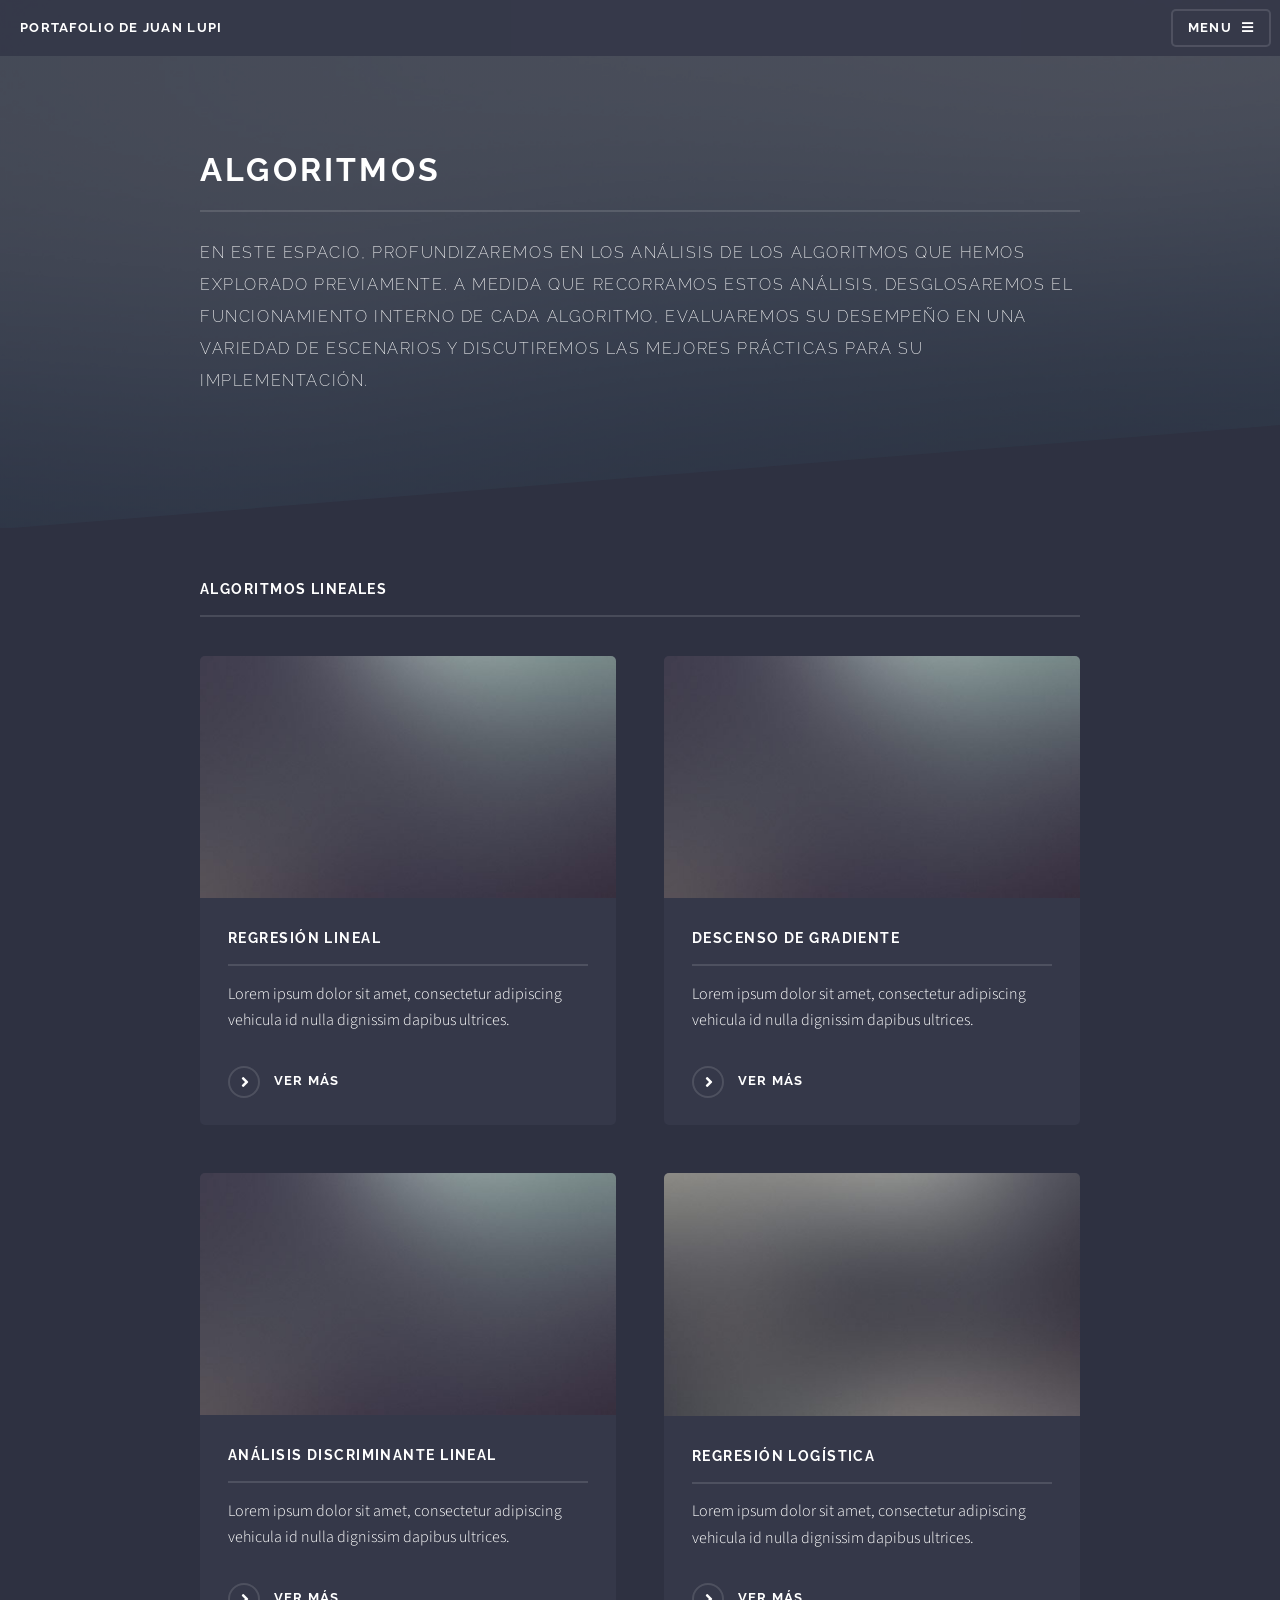
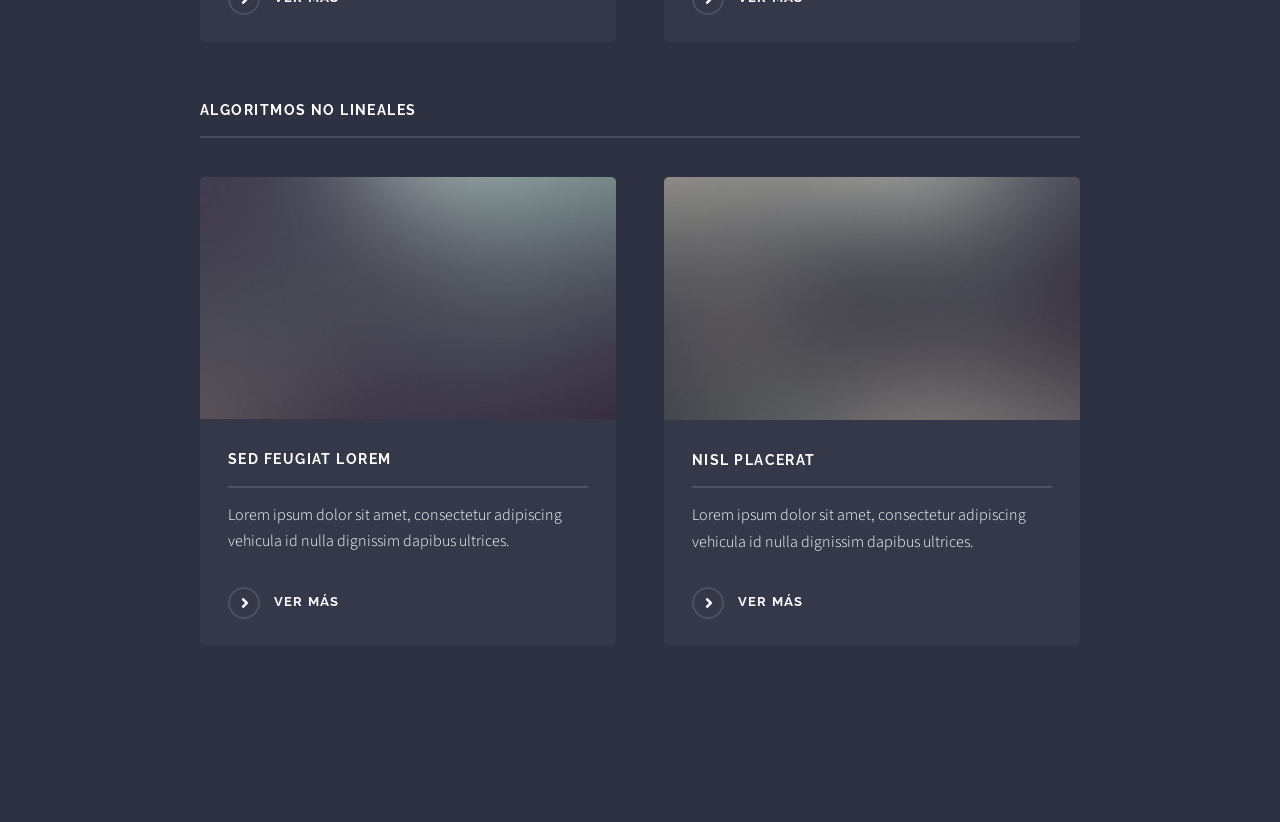
==== menus/algoritmos.html @ 43b7f655 "root folder removed" ====
<!DOCTYPE HTML>
<!--
	Solid State by HTML5 UP
	html5up.net | @ajlkn
	Free for personal and commercial use under the CCA 3.0 license (html5up.net/license)
-->
<html>

<head>
	<title>Algoritmos</title>
	<meta charset="utf-8" />
	<meta name="viewport" content="width=device-width, initial-scale=1, user-scalable=no" />
	<link rel="stylesheet" href="../assets/css/main.css" />
	<noscript>
		<link rel="stylesheet" href="../assets/css/noscript.css" />
	</noscript>
</head>

<body class="is-preload">

	<!-- Page Wrapper -->
	<div id="page-wrapper">

		<!-- Header -->
		<header id="header">
			<h1><a href="../index.html">Portafolio de Juan Lupi</a></h1>
			<nav>
				<a href="#menu">Menu</a>
			</nav>
		</header>

		<!-- Menu -->
		<nav id="menu">
			<div class="inner">
				<h2>Menu</h2>
				<ul class="links">
					<li><a href="../index.html">Home</a></li>
					<li><a href="marcoTeorico.html">Marco Teórico</a></li>
					<li><a href="casosDeEstudio.html">Casos de estudio</a></li>
					<li><a href="algoritmos.html">Algoritmos</a></li>
				</ul>
				<a href="#" class="close">Close</a>
			</div>
		</nav>

		<!-- Wrapper -->
		<section id="wrapper">
			<header>
				<div class="inner">
					<h2>Algoritmos</h2>
					<p>En este espacio, profundizaremos en los análisis de los algoritmos que hemos explorado previamente. 
						A medida que recorramos estos análisis, desglosaremos el funcionamiento interno de cada algoritmo, 
						evaluaremos su desempeño en una variedad de escenarios y discutiremos las mejores prácticas para su implementación.</p>
				</div>
			</header>

			<!-- Content -->
			<div class="wrapper">
				<div class="inner">
					<h3 class="major">Algoritmos Lineales</h3>
					<section class="features">
						<article>
							<a href="#" class="image"><img src="../images/pic04.jpg" alt="" /></a>
							<h3 class="major">Regresión Lineal</h3>
							<p>Lorem ipsum dolor sit amet, consectetur adipiscing vehicula id nulla dignissim dapibus
								ultrices.</p>
							<a href="#" class="special">Ver más</a>
						</article>
						<article>
							<a href="#" class="image"><img src="../images/pic04.jpg" alt="" /></a>
							<h3 class="major">Descenso de Gradiente</h3>
							<p>Lorem ipsum dolor sit amet, consectetur adipiscing vehicula id nulla dignissim dapibus
								ultrices.</p>
							<a href="#" class="special">Ver más</a>
						</article>
						<article>
							<a href="#" class="image"><img src="../images/pic04.jpg" alt="" /></a>
							<h3 class="major">Análisis Discriminante Lineal</h3>
							<p>Lorem ipsum dolor sit amet, consectetur adipiscing vehicula id nulla dignissim dapibus
								ultrices.</p>
							<a href="#" class="special">Ver más</a>
						</article>
						<article>
							<a href="#" class="image"><img src="../images/pic05.jpg" alt="" /></a>
							<h3 class="major">Regresión Logística</h3>
							<p>Lorem ipsum dolor sit amet, consectetur adipiscing vehicula id nulla dignissim dapibus
								ultrices.</p>
							<a href="#" class="special">Ver más</a>
						</article>
					</section>
					<h3 class="major">Algoritmos No Lineales</h3>
					<section class="features">
						<article>
							<a href="#" class="image"><img src="../images/pic04.jpg" alt="" /></a>
							<h3 class="major">Sed feugiat lorem</h3>
							<p>Lorem ipsum dolor sit amet, consectetur adipiscing vehicula id nulla dignissim dapibus
								ultrices.</p>
							<a href="#" class="special">Ver más</a>
						</article>
						<article>
							<a href="#" class="image"><img src="../images/pic05.jpg" alt="" /></a>
							<h3 class="major">Nisl placerat</h3>
							<p>Lorem ipsum dolor sit amet, consectetur adipiscing vehicula id nulla dignissim dapibus
								ultrices.</p>
							<a href="#" class="special">Ver más</a>
						</article>
					</section>
				</div>
			</div>

		</section>
	</div>

	<!-- Scripts -->
	<script src="../assets/js/jquery.min.js"></script>
	<script src="../assets/js/jquery.scrollex.min.js"></script>
	<script src="../assets/js/browser.min.js"></script>
	<script src="../assets/js/breakpoints.min.js"></script>
	<script src="../assets/js/util.js"></script>
	<script src="../assets/js/main.js"></script>

</body>

</html>
---- assets/css/main.css ----
@import url(fontawesome-all.min.css);
@import url("https://fonts.googleapis.com/css?family=Raleway:200,700|Source+Sans+Pro:300,600,300italic,600italic");

/*
	Solid State by HTML5 UP
	html5up.net | @ajlkn
	Free for personal and commercial use under the CCA 3.0 license (html5up.net/license)
*/

html, body, div, span, applet, object,
iframe, h1, h2, h3, h4, h5, h6, p, blockquote,
pre, a, abbr, acronym, address, big, cite,
code, del, dfn, em, img, ins, kbd, q, s, samp,
small, strike, strong, sub, sup, tt, var, b,
u, i, center, dl, dt, dd, ol, ul, li, fieldset,
form, label, legend, table, caption, tbody,
tfoot, thead, tr, th, td, article, aside,
canvas, details, embed, figure, figcaption,
footer, header, hgroup, menu, nav, output, ruby,
section, summary, time, mark, audio, video {
	margin: 0;
	padding: 0;
	border: 0;
	font-size: 100%;
	font: inherit;
	vertical-align: baseline;}

article, aside, details, figcaption, figure,
footer, header, hgroup, menu, nav, section {
	display: block;}

body {
	line-height: 1;
}

ol, ul {
	list-style: none;
}

blockquote, q {
	quotes: none;
}

	blockquote:before, blockquote:after, q:before, q:after {
		content: '';
		content: none;
	}

table {
	border-collapse: collapse;
	border-spacing: 0;
}

body {
	-webkit-text-size-adjust: none;
}

mark {
	background-color: transparent;
	color: inherit;
}

input::-moz-focus-inner {
	border: 0;
	padding: 0;
}

input, select, textarea {
	-moz-appearance: none;
	-webkit-appearance: none;
	-ms-appearance: none;
	appearance: none;
}

/* Basic */

	@-ms-viewport {
		width: device-width;
	}

	body {
		-ms-overflow-style: scrollbar;
	}

	@media screen and (max-width: 480px) {

		html, body {
			min-width: 320px;
		}

	}

	html {
		box-sizing: border-box;
	}

	*, *:before, *:after {
		box-sizing: inherit;
	}

	body {
		background-color: #2e3141;
		background-image: linear-gradient(to top, rgba(46, 49, 65, 0.8), rgba(46, 49, 65, 0.8)), url("../../images/bg.jpg");
		background-size: auto,
 cover;
		background-attachment: fixed,
 fixed;
		background-position: center,
 center;
	}

		body.is-preload *, body.is-preload *:before, body.is-preload *:after {
			-moz-animation: none !important;
			-webkit-animation: none !important;
			-ms-animation: none !important;
			animation: none !important;
			-moz-transition: none !important;
			-webkit-transition: none !important;
			-ms-transition: none !important;
			transition: none !important;
		}

/* Type */

	body, input, select, textarea {
		color: #ffffff;
		font-family: "Source Sans Pro", Helvetica, sans-serif;
		font-size: 13pt;
		font-weight: 300;
		line-height: 1.65;
	}

		@media screen and (max-width: 1680px) {

			body, input, select, textarea {
				font-size: 13pt;
			}

		}

		@media screen and (max-width: 1280px) {

			body, input, select, textarea {
				font-size: 12pt;
			}

		}

		@media screen and (max-width: 980px) {

			body, input, select, textarea {
				font-size: 12pt;
			}

		}

		@media screen and (max-width: 736px) {

			body, input, select, textarea {
				font-size: 12pt;
			}

		}

		@media screen and (max-width: 480px) {

			body, input, select, textarea {
				font-size: 12pt;
			}

		}

	a {
		-moz-transition: color 0.2s ease-in-out, border-bottom-color 0.2s ease-in-out;
		-webkit-transition: color 0.2s ease-in-out, border-bottom-color 0.2s ease-in-out;
		-ms-transition: color 0.2s ease-in-out, border-bottom-color 0.2s ease-in-out;
		transition: color 0.2s ease-in-out, border-bottom-color 0.2s ease-in-out;
		border-bottom: dotted 1px rgba(255, 255, 255, 0.35);
		color: #ffffff;
		text-decoration: none;
	}

		a:hover {
			border-bottom-color: transparent;
			color: #ffffff !important;
		}

		a.special:not(.button) {
			text-decoration: none;
			border-bottom: 0;
			display: block;
			font-family: Raleway, Helvetica, sans-serif;
			font-size: 0.8em;
			font-weight: 700;
			letter-spacing: 0.1em;
			margin: 0 0 2em 0;
			text-transform: uppercase;
		}

			a.special:not(.button):before {
				-moz-osx-font-smoothing: grayscale;
				-webkit-font-smoothing: antialiased;
				display: inline-block;
				font-style: normal;
				font-variant: normal;
				text-rendering: auto;
				line-height: 1;
				text-transform: none !important;
				font-family: 'Font Awesome 5 Free';
				font-weight: 900;
			}

			a.special:not(.button):before {
				-moz-transition: background-color 0.2s ease-in-out;
				-webkit-transition: background-color 0.2s ease-in-out;
				-ms-transition: background-color 0.2s ease-in-out;
				transition: background-color 0.2s ease-in-out;
				border-radius: 100%;
				border: solid 2px rgba(255, 255, 255, 0.125);
				content: '\f105';
				display: inline-block;
				font-size: 1.25em;
				height: 2em;
				line-height: 1.75em;
				margin-right: 0.85em;
				text-align: center;
				text-indent: 0.15em;
				vertical-align: middle;
				width: 2em;
			}

			a.special:not(.button):hover:before {
				background-color: rgba(255, 255, 255, 0.025);
			}

			a.special:not(.button):active:before {
				background-color: rgba(255, 255, 255, 0.075);
			}

	strong, b {
		color: #ffffff;
		font-weight: 600;
	}

	em, i {
		font-style: italic;
	}

	p {
		margin: 0 0 2em 0;
	}

	h1, h2, h3, h4, h5, h6 {
		color: #ffffff;
		font-family: Raleway, Helvetica, sans-serif;
		font-weight: 700;
		letter-spacing: 0.1em;
		margin: 0 0 1em 0;
		text-transform: uppercase;
	}

		h1 a, h2 a, h3 a, h4 a, h5 a, h6 a {
			color: inherit;
			text-decoration: none;
			border-bottom: 0;
		}

		h1 span, h2 span, h3 span, h4 span, h5 span, h6 span {
			font-weight: 200;
		}

		h1.major, h2.major, h3.major, h4.major, h5.major, h6.major {
			padding-bottom: 1em;
			border-bottom: solid 2px rgba(255, 255, 255, 0.125);
		}

	h2 {
		font-size: 1.2em;
	}

	h3 {
		font-size: 0.9em;
	}

	h4 {
		font-size: 0.8em;
	}

	h5 {
		font-size: 0.7em;
	}

	h6 {
		font-size: 0.7em;
	}

	@media screen and (max-width: 736px) {

		h2 {
			font-size: 1em;
		}

		h3 {
			font-size: 0.8em;
		}

	}

	sub {
		font-size: 0.8em;
		position: relative;
		top: 0.5em;
	}

	sup {
		font-size: 0.8em;
		position: relative;
		top: -0.5em;
	}

	blockquote {
		border-left: solid 4px rgba(255, 255, 255, 0.125);
		font-style: italic;
		margin: 0 0 2em 0;
		padding: 0.5em 0 0.5em 2em;
	}

	code {
		background: rgba(255, 255, 255, 0.025);
		border-radius: 5px;
		border: solid 2px rgba(255, 255, 255, 0.125);
		font-family: "Courier New", monospace;
		font-size: 0.9em;
		margin: 0 0.25em;
		padding: 0.25em 0.65em;
	}

	pre {
		-webkit-overflow-scrolling: touch;
		font-family: "Courier New", monospace;
		font-size: 0.9em;
		margin: 0 0 2em 0;
	}

		pre code {
			display: block;
			line-height: 1.75em;
			padding: 1em 1.5em;
			overflow-x: auto;
		}

	hr {
		border: 0;
		border-bottom: solid 2px rgba(255, 255, 255, 0.125);
		margin: 2.5em 0;
	}

		hr.major {
			margin: 4em 0;
		}

	.align-left {
		text-align: left;
	}

	.align-center {
		text-align: center;
	}

	.align-right {
		text-align: right;
	}

/* Row */

	.row {
		display: flex;
		flex-wrap: wrap;
		box-sizing: border-box;
		align-items: stretch;
	}

		.row > * {
			box-sizing: border-box;
		}

		.row.gtr-uniform > * > :last-child {
			margin-bottom: 0;
		}

		.row.aln-left {
			justify-content: flex-start;
		}

		.row.aln-center {
			justify-content: center;
		}

		.row.aln-right {
			justify-content: flex-end;
		}

		.row.aln-top {
			align-items: flex-start;
		}

		.row.aln-middle {
			align-items: center;
		}

		.row.aln-bottom {
			align-items: flex-end;
		}

		.row > .imp {
			order: -1;
		}

		.row > .col-1 {
			width: 8.33333%;
		}

		.row > .off-1 {
			margin-left: 8.33333%;
		}

		.row > .col-2 {
			width: 16.66667%;
		}

		.row > .off-2 {
			margin-left: 16.66667%;
		}

		.row > .col-3 {
			width: 25%;
		}

		.row > .off-3 {
			margin-left: 25%;
		}

		.row > .col-4 {
			width: 33.33333%;
		}

		.row > .off-4 {
			margin-left: 33.33333%;
		}

		.row > .col-5 {
			width: 41.66667%;
		}

		.row > .off-5 {
			margin-left: 41.66667%;
		}

		.row > .col-6 {
			width: 50%;
		}

		.row > .off-6 {
			margin-left: 50%;
		}

		.row > .col-7 {
			width: 58.33333%;
		}

		.row > .off-7 {
			margin-left: 58.33333%;
		}

		.row > .col-8 {
			width: 66.66667%;
		}

		.row > .off-8 {
			margin-left: 66.66667%;
		}

		.row > .col-9 {
			width: 75%;
		}

		.row > .off-9 {
			margin-left: 75%;
		}

		.row > .col-10 {
			width: 83.33333%;
		}

		.row > .off-10 {
			margin-left: 83.33333%;
		}

		.row > .col-11 {
			width: 91.66667%;
		}

		.row > .off-11 {
			margin-left: 91.66667%;
		}

		.row > .col-12 {
			width: 100%;
		}

		.row > .off-12 {
			margin-left: 100%;
		}

		.row.gtr-0 {
			margin-top: 0;
			margin-left: 0em;
		}

			.row.gtr-0 > * {
				padding: 0 0 0 0em;
			}

			.row.gtr-0.gtr-uniform {
				margin-top: 0em;
			}

				.row.gtr-0.gtr-uniform > * {
					padding-top: 0em;
				}

		.row.gtr-25 {
			margin-top: 0;
			margin-left: -0.4375em;
		}

			.row.gtr-25 > * {
				padding: 0 0 0 0.4375em;
			}

			.row.gtr-25.gtr-uniform {
				margin-top: -0.4375em;
			}

				.row.gtr-25.gtr-uniform > * {
					padding-top: 0.4375em;
				}

		.row.gtr-50 {
			margin-top: 0;
			margin-left: -0.875em;
		}

			.row.gtr-50 > * {
				padding: 0 0 0 0.875em;
			}

			.row.gtr-50.gtr-uniform {
				margin-top: -0.875em;
			}

				.row.gtr-50.gtr-uniform > * {
					padding-top: 0.875em;
				}

		.row {
			margin-top: 0;
			margin-left: -1.75em;
		}

			.row > * {
				padding: 0 0 0 1.75em;
			}

			.row.gtr-uniform {
				margin-top: -1.75em;
			}

				.row.gtr-uniform > * {
					padding-top: 1.75em;
				}

		.row.gtr-150 {
			margin-top: 0;
			margin-left: -2.625em;
		}

			.row.gtr-150 > * {
				padding: 0 0 0 2.625em;
			}

			.row.gtr-150.gtr-uniform {
				margin-top: -2.625em;
			}

				.row.gtr-150.gtr-uniform > * {
					padding-top: 2.625em;
				}

		.row.gtr-200 {
			margin-top: 0;
			margin-left: -3.5em;
		}

			.row.gtr-200 > * {
				padding: 0 0 0 3.5em;
			}

			.row.gtr-200.gtr-uniform {
				margin-top: -3.5em;
			}

				.row.gtr-200.gtr-uniform > * {
					padding-top: 3.5em;
				}

		@media screen and (max-width: 1680px) {

			.row {
				display: flex;
				flex-wrap: wrap;
				box-sizing: border-box;
				align-items: stretch;
			}

				.row > * {
					box-sizing: border-box;
				}

				.row.gtr-uniform > * > :last-child {
					margin-bottom: 0;
				}

				.row.aln-left {
					justify-content: flex-start;
				}

				.row.aln-center {
					justify-content: center;
				}

				.row.aln-right {
					justify-content: flex-end;
				}

				.row.aln-top {
					align-items: flex-start;
				}

				.row.aln-middle {
					align-items: center;
				}

				.row.aln-bottom {
					align-items: flex-end;
				}

				.row > .imp-xlarge {
					order: -1;
				}

				.row > .col-1-xlarge {
					width: 8.33333%;
				}

				.row > .off-1-xlarge {
					margin-left: 8.33333%;
				}

				.row > .col-2-xlarge {
					width: 16.66667%;
				}

				.row > .off-2-xlarge {
					margin-left: 16.66667%;
				}

				.row > .col-3-xlarge {
					width: 25%;
				}

				.row > .off-3-xlarge {
					margin-left: 25%;
				}

				.row > .col-4-xlarge {
					width: 33.33333%;
				}

				.row > .off-4-xlarge {
					margin-left: 33.33333%;
				}

				.row > .col-5-xlarge {
					width: 41.66667%;
				}

				.row > .off-5-xlarge {
					margin-left: 41.66667%;
				}

				.row > .col-6-xlarge {
					width: 50%;
				}

				.row > .off-6-xlarge {
					margin-left: 50%;
				}

				.row > .col-7-xlarge {
					width: 58.33333%;
				}

				.row > .off-7-xlarge {
					margin-left: 58.33333%;
				}

				.row > .col-8-xlarge {
					width: 66.66667%;
				}

				.row > .off-8-xlarge {
					margin-left: 66.66667%;
				}

				.row > .col-9-xlarge {
					width: 75%;
				}

				.row > .off-9-xlarge {
					margin-left: 75%;
				}

				.row > .col-10-xlarge {
					width: 83.33333%;
				}

				.row > .off-10-xlarge {
					margin-left: 83.33333%;
				}

				.row > .col-11-xlarge {
					width: 91.66667%;
				}

				.row > .off-11-xlarge {
					margin-left: 91.66667%;
				}

				.row > .col-12-xlarge {
					width: 100%;
				}

				.row > .off-12-xlarge {
					margin-left: 100%;
				}

				.row.gtr-0 {
					margin-top: 0;
					margin-left: 0em;
				}

					.row.gtr-0 > * {
						padding: 0 0 0 0em;
					}

					.row.gtr-0.gtr-uniform {
						margin-top: 0em;
					}

						.row.gtr-0.gtr-uniform > * {
							padding-top: 0em;
						}

				.row.gtr-25 {
					margin-top: 0;
					margin-left: -0.4375em;
				}

					.row.gtr-25 > * {
						padding: 0 0 0 0.4375em;
					}

					.row.gtr-25.gtr-uniform {
						margin-top: -0.4375em;
					}

						.row.gtr-25.gtr-uniform > * {
							padding-top: 0.4375em;
						}

				.row.gtr-50 {
					margin-top: 0;
					margin-left: -0.875em;
				}

					.row.gtr-50 > * {
						padding: 0 0 0 0.875em;
					}

					.row.gtr-50.gtr-uniform {
						margin-top: -0.875em;
					}

						.row.gtr-50.gtr-uniform > * {
							padding-top: 0.875em;
						}

				.row {
					margin-top: 0;
					margin-left: -1.75em;
				}

					.row > * {
						padding: 0 0 0 1.75em;
					}

					.row.gtr-uniform {
						margin-top: -1.75em;
					}

						.row.gtr-uniform > * {
							padding-top: 1.75em;
						}

				.row.gtr-150 {
					margin-top: 0;
					margin-left: -2.625em;
				}

					.row.gtr-150 > * {
						padding: 0 0 0 2.625em;
					}

					.row.gtr-150.gtr-uniform {
						margin-top: -2.625em;
					}

						.row.gtr-150.gtr-uniform > * {
							padding-top: 2.625em;
						}

				.row.gtr-200 {
					margin-top: 0;
					margin-left: -3.5em;
				}

					.row.gtr-200 > * {
						padding: 0 0 0 3.5em;
					}

					.row.gtr-200.gtr-uniform {
						margin-top: -3.5em;
					}

						.row.gtr-200.gtr-uniform > * {
							padding-top: 3.5em;
						}

		}

		@media screen and (max-width: 1280px) {

			.row {
				display: flex;
				flex-wrap: wrap;
				box-sizing: border-box;
				align-items: stretch;
			}

				.row > * {
					box-sizing: border-box;
				}

				.row.gtr-uniform > * > :last-child {
					margin-bottom: 0;
				}

				.row.aln-left {
					justify-content: flex-start;
				}

				.row.aln-center {
					justify-content: center;
				}

				.row.aln-right {
					justify-content: flex-end;
				}

				.row.aln-top {
					align-items: flex-start;
				}

				.row.aln-middle {
					align-items: center;
				}

				.row.aln-bottom {
					align-items: flex-end;
				}

				.row > .imp-large {
					order: -1;
				}

				.row > .col-1-large {
					width: 8.33333%;
				}

				.row > .off-1-large {
					margin-left: 8.33333%;
				}

				.row > .col-2-large {
					width: 16.66667%;
				}

				.row > .off-2-large {
					margin-left: 16.66667%;
				}

				.row > .col-3-large {
					width: 25%;
				}

				.row > .off-3-large {
					margin-left: 25%;
				}

				.row > .col-4-large {
					width: 33.33333%;
				}

				.row > .off-4-large {
					margin-left: 33.33333%;
				}

				.row > .col-5-large {
					width: 41.66667%;
				}

				.row > .off-5-large {
					margin-left: 41.66667%;
				}

				.row > .col-6-large {
					width: 50%;
				}

				.row > .off-6-large {
					margin-left: 50%;
				}

				.row > .col-7-large {
					width: 58.33333%;
				}

				.row > .off-7-large {
					margin-left: 58.33333%;
				}

				.row > .col-8-large {
					width: 66.66667%;
				}

				.row > .off-8-large {
					margin-left: 66.66667%;
				}

				.row > .col-9-large {
					width: 75%;
				}

				.row > .off-9-large {
					margin-left: 75%;
				}

				.row > .col-10-large {
					width: 83.33333%;
				}

				.row > .off-10-large {
					margin-left: 83.33333%;
				}

				.row > .col-11-large {
					width: 91.66667%;
				}

				.row > .off-11-large {
					margin-left: 91.66667%;
				}

				.row > .col-12-large {
					width: 100%;
				}

				.row > .off-12-large {
					margin-left: 100%;
				}

				.row.gtr-0 {
					margin-top: 0;
					margin-left: 0em;
				}

					.row.gtr-0 > * {
						padding: 0 0 0 0em;
					}

					.row.gtr-0.gtr-uniform {
						margin-top: 0em;
					}

						.row.gtr-0.gtr-uniform > * {
							padding-top: 0em;
						}

				.row.gtr-25 {
					margin-top: 0;
					margin-left: -0.4375em;
				}

					.row.gtr-25 > * {
						padding: 0 0 0 0.4375em;
					}

					.row.gtr-25.gtr-uniform {
						margin-top: -0.4375em;
					}

						.row.gtr-25.gtr-uniform > * {
							padding-top: 0.4375em;
						}

				.row.gtr-50 {
					margin-top: 0;
					margin-left: -0.875em;
				}

					.row.gtr-50 > * {
						padding: 0 0 0 0.875em;
					}

					.row.gtr-50.gtr-uniform {
						margin-top: -0.875em;
					}

						.row.gtr-50.gtr-uniform > * {
							padding-top: 0.875em;
						}

				.row {
					margin-top: 0;
					margin-left: -1.75em;
				}

					.row > * {
						padding: 0 0 0 1.75em;
					}

					.row.gtr-uniform {
						margin-top: -1.75em;
					}

						.row.gtr-uniform > * {
							padding-top: 1.75em;
						}

				.row.gtr-150 {
					margin-top: 0;
					margin-left: -2.625em;
				}

					.row.gtr-150 > * {
						padding: 0 0 0 2.625em;
					}

					.row.gtr-150.gtr-uniform {
						margin-top: -2.625em;
					}

						.row.gtr-150.gtr-uniform > * {
							padding-top: 2.625em;
						}

				.row.gtr-200 {
					margin-top: 0;
					margin-left: -3.5em;
				}

					.row.gtr-200 > * {
						padding: 0 0 0 3.5em;
					}

					.row.gtr-200.gtr-uniform {
						margin-top: -3.5em;
					}

						.row.gtr-200.gtr-uniform > * {
							padding-top: 3.5em;
						}

		}

		@media screen and (max-width: 980px) {

			.row {
				display: flex;
				flex-wrap: wrap;
				box-sizing: border-box;
				align-items: stretch;
			}

				.row > * {
					box-sizing: border-box;
				}

				.row.gtr-uniform > * > :last-child {
					margin-bottom: 0;
				}

				.row.aln-left {
					justify-content: flex-start;
				}

				.row.aln-center {
					justify-content: center;
				}

				.row.aln-right {
					justify-content: flex-end;
				}

				.row.aln-top {
					align-items: flex-start;
				}

				.row.aln-middle {
					align-items: center;
				}

				.row.aln-bottom {
					align-items: flex-end;
				}

				.row > .imp-medium {
					order: -1;
				}

				.row > .col-1-medium {
					width: 8.33333%;
				}

				.row > .off-1-medium {
					margin-left: 8.33333%;
				}

				.row > .col-2-medium {
					width: 16.66667%;
				}

				.row > .off-2-medium {
					margin-left: 16.66667%;
				}

				.row > .col-3-medium {
					width: 25%;
				}

				.row > .off-3-medium {
					margin-left: 25%;
				}

				.row > .col-4-medium {
					width: 33.33333%;
				}

				.row > .off-4-medium {
					margin-left: 33.33333%;
				}

				.row > .col-5-medium {
					width: 41.66667%;
				}

				.row > .off-5-medium {
					margin-left: 41.66667%;
				}

				.row > .col-6-medium {
					width: 50%;
				}

				.row > .off-6-medium {
					margin-left: 50%;
				}

				.row > .col-7-medium {
					width: 58.33333%;
				}

				.row > .off-7-medium {
					margin-left: 58.33333%;
				}

				.row > .col-8-medium {
					width: 66.66667%;
				}

				.row > .off-8-medium {
					margin-left: 66.66667%;
				}

				.row > .col-9-medium {
					width: 75%;
				}

				.row > .off-9-medium {
					margin-left: 75%;
				}

				.row > .col-10-medium {
					width: 83.33333%;
				}

				.row > .off-10-medium {
					margin-left: 83.33333%;
				}

				.row > .col-11-medium {
					width: 91.66667%;
				}

				.row > .off-11-medium {
					margin-left: 91.66667%;
				}

				.row > .col-12-medium {
					width: 100%;
				}

				.row > .off-12-medium {
					margin-left: 100%;
				}

				.row.gtr-0 {
					margin-top: 0;
					margin-left: 0em;
				}

					.row.gtr-0 > * {
						padding: 0 0 0 0em;
					}

					.row.gtr-0.gtr-uniform {
						margin-top: 0em;
					}

						.row.gtr-0.gtr-uniform > * {
							padding-top: 0em;
						}

				.row.gtr-25 {
					margin-top: 0;
					margin-left: -0.4375em;
				}

					.row.gtr-25 > * {
						padding: 0 0 0 0.4375em;
					}

					.row.gtr-25.gtr-uniform {
						margin-top: -0.4375em;
					}

						.row.gtr-25.gtr-uniform > * {
							padding-top: 0.4375em;
						}

				.row.gtr-50 {
					margin-top: 0;
					margin-left: -0.875em;
				}

					.row.gtr-50 > * {
						padding: 0 0 0 0.875em;
					}

					.row.gtr-50.gtr-uniform {
						margin-top: -0.875em;
					}

						.row.gtr-50.gtr-uniform > * {
							padding-top: 0.875em;
						}

				.row {
					margin-top: 0;
					margin-left: -1.75em;
				}

					.row > * {
						padding: 0 0 0 1.75em;
					}

					.row.gtr-uniform {
						margin-top: -1.75em;
					}

						.row.gtr-uniform > * {
							padding-top: 1.75em;
						}

				.row.gtr-150 {
					margin-top: 0;
					margin-left: -2.625em;
				}

					.row.gtr-150 > * {
						padding: 0 0 0 2.625em;
					}

					.row.gtr-150.gtr-uniform {
						margin-top: -2.625em;
					}

						.row.gtr-150.gtr-uniform > * {
							padding-top: 2.625em;
						}

				.row.gtr-200 {
					margin-top: 0;
					margin-left: -3.5em;
				}

					.row.gtr-200 > * {
						padding: 0 0 0 3.5em;
					}

					.row.gtr-200.gtr-uniform {
						margin-top: -3.5em;
					}

						.row.gtr-200.gtr-uniform > * {
							padding-top: 3.5em;
						}

		}

		@media screen and (max-width: 736px) {

			.row {
				display: flex;
				flex-wrap: wrap;
				box-sizing: border-box;
				align-items: stretch;
			}

				.row > * {
					box-sizing: border-box;
				}

				.row.gtr-uniform > * > :last-child {
					margin-bottom: 0;
				}

				.row.aln-left {
					justify-content: flex-start;
				}

				.row.aln-center {
					justify-content: center;
				}

				.row.aln-right {
					justify-content: flex-end;
				}

				.row.aln-top {
					align-items: flex-start;
				}

				.row.aln-middle {
					align-items: center;
				}

				.row.aln-bottom {
					align-items: flex-end;
				}

				.row > .imp-small {
					order: -1;
				}

				.row > .col-1-small {
					width: 8.33333%;
				}

				.row > .off-1-small {
					margin-left: 8.33333%;
				}

				.row > .col-2-small {
					width: 16.66667%;
				}

				.row > .off-2-small {
					margin-left: 16.66667%;
				}

				.row > .col-3-small {
					width: 25%;
				}

				.row > .off-3-small {
					margin-left: 25%;
				}

				.row > .col-4-small {
					width: 33.33333%;
				}

				.row > .off-4-small {
					margin-left: 33.33333%;
				}

				.row > .col-5-small {
					width: 41.66667%;
				}

				.row > .off-5-small {
					margin-left: 41.66667%;
				}

				.row > .col-6-small {
					width: 50%;
				}

				.row > .off-6-small {
					margin-left: 50%;
				}

				.row > .col-7-small {
					width: 58.33333%;
				}

				.row > .off-7-small {
					margin-left: 58.33333%;
				}

				.row > .col-8-small {
					width: 66.66667%;
				}

				.row > .off-8-small {
					margin-left: 66.66667%;
				}

				.row > .col-9-small {
					width: 75%;
				}

				.row > .off-9-small {
					margin-left: 75%;
				}

				.row > .col-10-small {
					width: 83.33333%;
				}

				.row > .off-10-small {
					margin-left: 83.33333%;
				}

				.row > .col-11-small {
					width: 91.66667%;
				}

				.row > .off-11-small {
					margin-left: 91.66667%;
				}

				.row > .col-12-small {
					width: 100%;
				}

				.row > .off-12-small {
					margin-left: 100%;
				}

				.row.gtr-0 {
					margin-top: 0;
					margin-left: 0em;
				}

					.row.gtr-0 > * {
						padding: 0 0 0 0em;
					}

					.row.gtr-0.gtr-uniform {
						margin-top: 0em;
					}

						.row.gtr-0.gtr-uniform > * {
							padding-top: 0em;
						}

				.row.gtr-25 {
					margin-top: 0;
					margin-left: -0.3125em;
				}

					.row.gtr-25 > * {
						padding: 0 0 0 0.3125em;
					}

					.row.gtr-25.gtr-uniform {
						margin-top: -0.3125em;
					}

						.row.gtr-25.gtr-uniform > * {
							padding-top: 0.3125em;
						}

				.row.gtr-50 {
					margin-top: 0;
					margin-left: -0.625em;
				}

					.row.gtr-50 > * {
						padding: 0 0 0 0.625em;
					}

					.row.gtr-50.gtr-uniform {
						margin-top: -0.625em;
					}

						.row.gtr-50.gtr-uniform > * {
							padding-top: 0.625em;
						}

				.row {
					margin-top: 0;
					margin-left: -1.25em;
				}

					.row > * {
						padding: 0 0 0 1.25em;
					}

					.row.gtr-uniform {
						margin-top: -1.25em;
					}

						.row.gtr-uniform > * {
							padding-top: 1.25em;
						}

				.row.gtr-150 {
					margin-top: 0;
					margin-left: -1.875em;
				}

					.row.gtr-150 > * {
						padding: 0 0 0 1.875em;
					}

					.row.gtr-150.gtr-uniform {
						margin-top: -1.875em;
					}

						.row.gtr-150.gtr-uniform > * {
							padding-top: 1.875em;
						}

				.row.gtr-200 {
					margin-top: 0;
					margin-left: -2.5em;
				}

					.row.gtr-200 > * {
						padding: 0 0 0 2.5em;
					}

					.row.gtr-200.gtr-uniform {
						margin-top: -2.5em;
					}

						.row.gtr-200.gtr-uniform > * {
							padding-top: 2.5em;
						}

		}

		@media screen and (max-width: 480px) {

			.row {
				display: flex;
				flex-wrap: wrap;
				box-sizing: border-box;
				align-items: stretch;
			}

				.row > * {
					box-sizing: border-box;
				}

				.row.gtr-uniform > * > :last-child {
					margin-bottom: 0;
				}

				.row.aln-left {
					justify-content: flex-start;
				}

				.row.aln-center {
					justify-content: center;
				}

				.row.aln-right {
					justify-content: flex-end;
				}

				.row.aln-top {
					align-items: flex-start;
				}

				.row.aln-middle {
					align-items: center;
				}

				.row.aln-bottom {
					align-items: flex-end;
				}

				.row > .imp-xsmall {
					order: -1;
				}

				.row > .col-1-xsmall {
					width: 8.33333%;
				}

				.row > .off-1-xsmall {
					margin-left: 8.33333%;
				}

				.row > .col-2-xsmall {
					width: 16.66667%;
				}

				.row > .off-2-xsmall {
					margin-left: 16.66667%;
				}

				.row > .col-3-xsmall {
					width: 25%;
				}

				.row > .off-3-xsmall {
					margin-left: 25%;
				}

				.row > .col-4-xsmall {
					width: 33.33333%;
				}

				.row > .off-4-xsmall {
					margin-left: 33.33333%;
				}

				.row > .col-5-xsmall {
					width: 41.66667%;
				}

				.row > .off-5-xsmall {
					margin-left: 41.66667%;
				}

				.row > .col-6-xsmall {
					width: 50%;
				}

				.row > .off-6-xsmall {
					margin-left: 50%;
				}

				.row > .col-7-xsmall {
					width: 58.33333%;
				}

				.row > .off-7-xsmall {
					margin-left: 58.33333%;
				}

				.row > .col-8-xsmall {
					width: 66.66667%;
				}

				.row > .off-8-xsmall {
					margin-left: 66.66667%;
				}

				.row > .col-9-xsmall {
					width: 75%;
				}

				.row > .off-9-xsmall {
					margin-left: 75%;
				}

				.row > .col-10-xsmall {
					width: 83.33333%;
				}

				.row > .off-10-xsmall {
					margin-left: 83.33333%;
				}

				.row > .col-11-xsmall {
					width: 91.66667%;
				}

				.row > .off-11-xsmall {
					margin-left: 91.66667%;
				}

				.row > .col-12-xsmall {
					width: 100%;
				}

				.row > .off-12-xsmall {
					margin-left: 100%;
				}

				.row.gtr-0 {
					margin-top: 0;
					margin-left: 0em;
				}

					.row.gtr-0 > * {
						padding: 0 0 0 0em;
					}

					.row.gtr-0.gtr-uniform {
						margin-top: 0em;
					}

						.row.gtr-0.gtr-uniform > * {
							padding-top: 0em;
						}

				.row.gtr-25 {
					margin-top: 0;
					margin-left: -0.3125em;
				}

					.row.gtr-25 > * {
						padding: 0 0 0 0.3125em;
					}

					.row.gtr-25.gtr-uniform {
						margin-top: -0.3125em;
					}

						.row.gtr-25.gtr-uniform > * {
							padding-top: 0.3125em;
						}

				.row.gtr-50 {
					margin-top: 0;
					margin-left: -0.625em;
				}

					.row.gtr-50 > * {
						padding: 0 0 0 0.625em;
					}

					.row.gtr-50.gtr-uniform {
						margin-top: -0.625em;
					}

						.row.gtr-50.gtr-uniform > * {
							padding-top: 0.625em;
						}

				.row {
					margin-top: 0;
					margin-left: -1.25em;
				}

					.row > * {
						padding: 0 0 0 1.25em;
					}

					.row.gtr-uniform {
						margin-top: -1.25em;
					}

						.row.gtr-uniform > * {
							padding-top: 1.25em;
						}

				.row.gtr-150 {
					margin-top: 0;
					margin-left: -1.875em;
				}

					.row.gtr-150 > * {
						padding: 0 0 0 1.875em;
					}

					.row.gtr-150.gtr-uniform {
						margin-top: -1.875em;
					}

						.row.gtr-150.gtr-uniform > * {
							padding-top: 1.875em;
						}

				.row.gtr-200 {
					margin-top: 0;
					margin-left: -2.5em;
				}

					.row.gtr-200 > * {
						padding: 0 0 0 2.5em;
					}

					.row.gtr-200.gtr-uniform {
						margin-top: -2.5em;
					}

						.row.gtr-200.gtr-uniform > * {
							padding-top: 2.5em;
						}

		}

		@media screen and (max-width: 360px) {

			.row {
				display: flex;
				flex-wrap: wrap;
				box-sizing: border-box;
				align-items: stretch;
			}

				.row > * {
					box-sizing: border-box;
				}

				.row.gtr-uniform > * > :last-child {
					margin-bottom: 0;
				}

				.row.aln-left {
					justify-content: flex-start;
				}

				.row.aln-center {
					justify-content: center;
				}

				.row.aln-right {
					justify-content: flex-end;
				}

				.row.aln-top {
					align-items: flex-start;
				}

				.row.aln-middle {
					align-items: center;
				}

				.row.aln-bottom {
					align-items: flex-end;
				}

				.row > .imp-xxsmall {
					order: -1;
				}

				.row > .col-1-xxsmall {
					width: 8.33333%;
				}

				.row > .off-1-xxsmall {
					margin-left: 8.33333%;
				}

				.row > .col-2-xxsmall {
					width: 16.66667%;
				}

				.row > .off-2-xxsmall {
					margin-left: 16.66667%;
				}

				.row > .col-3-xxsmall {
					width: 25%;
				}

				.row > .off-3-xxsmall {
					margin-left: 25%;
				}

				.row > .col-4-xxsmall {
					width: 33.33333%;
				}

				.row > .off-4-xxsmall {
					margin-left: 33.33333%;
				}

				.row > .col-5-xxsmall {
					width: 41.66667%;
				}

				.row > .off-5-xxsmall {
					margin-left: 41.66667%;
				}

				.row > .col-6-xxsmall {
					width: 50%;
				}

				.row > .off-6-xxsmall {
					margin-left: 50%;
				}

				.row > .col-7-xxsmall {
					width: 58.33333%;
				}

				.row > .off-7-xxsmall {
					margin-left: 58.33333%;
				}

				.row > .col-8-xxsmall {
					width: 66.66667%;
				}

				.row > .off-8-xxsmall {
					margin-left: 66.66667%;
				}

				.row > .col-9-xxsmall {
					width: 75%;
				}

				.row > .off-9-xxsmall {
					margin-left: 75%;
				}

				.row > .col-10-xxsmall {
					width: 83.33333%;
				}

				.row > .off-10-xxsmall {
					margin-left: 83.33333%;
				}

				.row > .col-11-xxsmall {
					width: 91.66667%;
				}

				.row > .off-11-xxsmall {
					margin-left: 91.66667%;
				}

				.row > .col-12-xxsmall {
					width: 100%;
				}

				.row > .off-12-xxsmall {
					margin-left: 100%;
				}

				.row.gtr-0 {
					margin-top: 0;
					margin-left: 0em;
				}

					.row.gtr-0 > * {
						padding: 0 0 0 0em;
					}

					.row.gtr-0.gtr-uniform {
						margin-top: 0em;
					}

						.row.gtr-0.gtr-uniform > * {
							padding-top: 0em;
						}

				.row.gtr-25 {
					margin-top: 0;
					margin-left: -0.3125em;
				}

					.row.gtr-25 > * {
						padding: 0 0 0 0.3125em;
					}

					.row.gtr-25.gtr-uniform {
						margin-top: -0.3125em;
					}

						.row.gtr-25.gtr-uniform > * {
							padding-top: 0.3125em;
						}

				.row.gtr-50 {
					margin-top: 0;
					margin-left: -0.625em;
				}

					.row.gtr-50 > * {
						padding: 0 0 0 0.625em;
					}

					.row.gtr-50.gtr-uniform {
						margin-top: -0.625em;
					}

						.row.gtr-50.gtr-uniform > * {
							padding-top: 0.625em;
						}

				.row {
					margin-top: 0;
					margin-left: -1.25em;
				}

					.row > * {
						padding: 0 0 0 1.25em;
					}

					.row.gtr-uniform {
						margin-top: -1.25em;
					}

						.row.gtr-uniform > * {
							padding-top: 1.25em;
						}

				.row.gtr-150 {
					margin-top: 0;
					margin-left: -1.875em;
				}

					.row.gtr-150 > * {
						padding: 0 0 0 1.875em;
					}

					.row.gtr-150.gtr-uniform {
						margin-top: -1.875em;
					}

						.row.gtr-150.gtr-uniform > * {
							padding-top: 1.875em;
						}

				.row.gtr-200 {
					margin-top: 0;
					margin-left: -2.5em;
				}

					.row.gtr-200 > * {
						padding: 0 0 0 2.5em;
					}

					.row.gtr-200.gtr-uniform {
						margin-top: -2.5em;
					}

						.row.gtr-200.gtr-uniform > * {
							padding-top: 2.5em;
						}

		}

/* Section/Article */

	section.special, article.special {
		text-align: center;
	}

/* Form */

	form {
		margin: 0 0 2em 0;
	}

		form > :last-child {
			margin-bottom: 0;
		}

		form > .fields {
			display: -moz-flex;
			display: -webkit-flex;
			display: -ms-flex;
			display: flex;
			-moz-flex-wrap: wrap;
			-webkit-flex-wrap: wrap;
			-ms-flex-wrap: wrap;
			flex-wrap: wrap;
			width: calc(100% + 3em);
			margin: -1.5em 0 2em -1.5em;
		}

			form > .fields > .field {
				-moz-flex-grow: 0;
				-webkit-flex-grow: 0;
				-ms-flex-grow: 0;
				flex-grow: 0;
				-moz-flex-shrink: 0;
				-webkit-flex-shrink: 0;
				-ms-flex-shrink: 0;
				flex-shrink: 0;
				padding: 1.5em 0 0 1.5em;
				width: calc(100% - 1.5em);
			}

				form > .fields > .field.half {
					width: calc(50% - 0.75em);
				}

				form > .fields > .field.third {
					width: calc(100%/3 - 0.5em);
				}

				form > .fields > .field.quarter {
					width: calc(25% - 0.375em);
				}

		@media screen and (max-width: 480px) {

			form > .fields {
				width: calc(100% + 3em);
				margin: -1.5em 0 2em -1.5em;
			}

				form > .fields > .field {
					padding: 1.5em 0 0 1.5em;
					width: calc(100% - 1.5em);
				}

					form > .fields > .field.half {
						width: calc(100% - 1.5em);
					}

					form > .fields > .field.third {
						width: calc(100% - 1.5em);
					}

					form > .fields > .field.quarter {
						width: calc(100% - 1.5em);
					}

		}

	label {
		color: #ffffff;
		display: block;
		font-family: Raleway, Helvetica, sans-serif;
		font-size: 0.8em;
		font-weight: 700;
		letter-spacing: 0.1em;
		margin: 0 0 0.7em 0;
		text-transform: uppercase;
	}

	input[type="text"],
	input[type="password"],
	input[type="email"],
	input[type="tel"],
	select,
	textarea {
		-moz-appearance: none;
		-webkit-appearance: none;
		-ms-appearance: none;
		appearance: none;
		background: rgba(255, 255, 255, 0.025);
		border-radius: 5px;
		border: none;
		border: solid 2px rgba(255, 255, 255, 0.125);
		color: inherit;
		display: block;
		outline: 0;
		padding: 0 1em;
		text-decoration: none;
		width: 100%;
	}

		input[type="text"]:invalid,
		input[type="password"]:invalid,
		input[type="email"]:invalid,
		input[type="tel"]:invalid,
		select:invalid,
		textarea:invalid {
			box-shadow: none;
		}

		input[type="text"]:focus,
		input[type="password"]:focus,
		input[type="email"]:focus,
		input[type="tel"]:focus,
		select:focus,
		textarea:focus {
			border-color: #5b6ba6;
		}

	select {
		background-image: url("data:image/svg+xml;charset=utf8,%3Csvg xmlns='http://www.w3.org/2000/svg' width='40' height='40' preserveAspectRatio='none' viewBox='0 0 40 40'%3E%3Cpath d='M9.4,12.3l10.4,10.4l10.4-10.4c0.2-0.2,0.5-0.4,0.9-0.4c0.3,0,0.6,0.1,0.9,0.4l3.3,3.3c0.2,0.2,0.4,0.5,0.4,0.9 c0,0.4-0.1,0.6-0.4,0.9L20.7,31.9c-0.2,0.2-0.5,0.4-0.9,0.4c-0.3,0-0.6-0.1-0.9-0.4L4.3,17.3c-0.2-0.2-0.4-0.5-0.4-0.9 c0-0.4,0.1-0.6,0.4-0.9l3.3-3.3c0.2-0.2,0.5-0.4,0.9-0.4S9.1,12.1,9.4,12.3z' fill='rgba(255, 255, 255, 0.125)' /%3E%3C/svg%3E");
		background-size: 1.25rem;
		background-repeat: no-repeat;
		background-position: calc(100% - 1rem) center;
		height: 2.75em;
		padding-right: 2.75em;
		text-overflow: ellipsis;
	}

		select option {
			color: #ffffff;
			background: #2e3141;
		}

		select:focus::-ms-value {
			background-color: transparent;
		}

		select::-ms-expand {
			display: none;
		}

	input[type="text"],
	input[type="password"],
	input[type="email"],
	select {
		height: 2.75em;
	}

	textarea {
		padding: 0.75em 1em;
	}

	input[type="checkbox"],
	input[type="radio"] {
		-moz-appearance: none;
		-webkit-appearance: none;
		-ms-appearance: none;
		appearance: none;
		display: block;
		float: left;
		margin-right: -2em;
		opacity: 0;
		width: 1em;
		z-index: -1;
	}

		input[type="checkbox"] + label,
		input[type="radio"] + label {
			text-decoration: none;
			color: #ffffff;
			cursor: pointer;
			display: inline-block;
			font-size: 1em;
			font-family: "Source Sans Pro", Helvetica, sans-serif;
			text-transform: none;
			letter-spacing: 0;
			font-weight: 300;
			padding-left: 2.4em;
			padding-right: 0.75em;
			position: relative;
		}

			input[type="checkbox"] + label:before,
			input[type="radio"] + label:before {
				-moz-osx-font-smoothing: grayscale;
				-webkit-font-smoothing: antialiased;
				display: inline-block;
				font-style: normal;
				font-variant: normal;
				text-rendering: auto;
				line-height: 1;
				text-transform: none !important;
				font-family: 'Font Awesome 5 Free';
				font-weight: 900;
			}

			input[type="checkbox"] + label:before,
			input[type="radio"] + label:before {
				background: rgba(255, 255, 255, 0.025);
				border-radius: 5px;
				border: solid 2px rgba(255, 255, 255, 0.125);
				content: '';
				display: inline-block;
				font-size: 0.8em;
				height: 2.0625em;
				left: 0;
				line-height: 2.0625em;
				position: absolute;
				text-align: center;
				top: 0;
				width: 2.0625em;
			}

		input[type="checkbox"]:checked + label:before,
		input[type="radio"]:checked + label:before {
			background: #ffffff;
			border-color: #ffffff;
			content: '\f00c';
			color: #2e3141;
		}

		input[type="checkbox"]:focus + label:before,
		input[type="radio"]:focus + label:before {
			border-color: #4c5c96;
		}

	input[type="checkbox"] + label:before {
		border-radius: 5px;
	}

	input[type="radio"] + label:before {
		border-radius: 100%;
	}

	::-webkit-input-placeholder {
		color: rgba(255, 255, 255, 0.35) !important;
		opacity: 1.0;
	}

	:-moz-placeholder {
		color: rgba(255, 255, 255, 0.35) !important;
		opacity: 1.0;
	}

	::-moz-placeholder {
		color: rgba(255, 255, 255, 0.35) !important;
		opacity: 1.0;
	}

	:-ms-input-placeholder {
		color: rgba(255, 255, 255, 0.35) !important;
		opacity: 1.0;
	}

/* Box */

	.box {
		border-radius: 5px;
		border: solid 2px rgba(255, 255, 255, 0.125);
		margin-bottom: 2em;
		padding: 1.5em;
	}

		.box > :last-child,
		.box > :last-child > :last-child,
		.box > :last-child > :last-child > :last-child {
			margin-bottom: 0;
		}

		.box.alt {
			border: 0;
			border-radius: 0;
			padding: 0;
		}

/* Icon */

	.icon {
		text-decoration: none;
		border-bottom: none;
		position: relative;
	}

		.icon:before {
			-moz-osx-font-smoothing: grayscale;
			-webkit-font-smoothing: antialiased;
			display: inline-block;
			font-style: normal;
			font-variant: normal;
			text-rendering: auto;
			line-height: 1;
			text-transform: none !important;
			font-family: 'Font Awesome 5 Free';
			font-weight: 400;
		}

		.icon > .label {
			display: none;
		}

		.icon:before {
			line-height: inherit;
		}

		.icon.solid:before {
			font-weight: 900;
		}

		.icon.brands:before {
			font-family: 'Font Awesome 5 Brands';
		}

/* Image */

	.image {
		border-radius: 5px;
		border: 0;
		display: inline-block;
		position: relative;
	}

		.image img {
			border-radius: 5px;
			display: block;
		}

		.image.left, .image.right {
			max-width: 40%;
		}

			.image.left img, .image.right img {
				width: 100%;
			}

		.image.left {
			float: left;
			padding: 0 1.5em 1em 0;
			top: 0.25em;
		}

		.image.right {
			float: right;
			padding: 0 0 1em 1.5em;
			top: 0.25em;
		}

		.image.fit {
			display: block;
			margin: 0 0 2em 0;
			width: 100%;
		}

			.image.fit img {
				width: 100%;
			}

		.image.main {
			display: block;
			margin: 0 0 3em 0;
			width: 100%;
		}

			.image.main img {
				width: 100%;
			}

/* List */

	ol {
		list-style: decimal;
		margin: 0 0 2em 0;
		padding-left: 1.25em;
	}

		ol li {
			padding-left: 0.25em;
		}

	ul {
		list-style: disc;
		margin: 0 0 2em 0;
		padding-left: 1em;
	}

		ul li {
			padding-left: 0.5em;
		}

		ul.alt {
			list-style: none;
			padding-left: 0;
		}

			ul.alt li {
				border-top: solid 1px rgba(255, 255, 255, 0.125);
				padding: 0.5em 0;
			}

				ul.alt li:first-child {
					border-top: 0;
					padding-top: 0;
				}

	dl {
		margin: 0 0 2em 0;
	}

		dl dt {
			display: block;
			font-weight: 600;
			margin: 0 0 1em 0;
		}

		dl dd {
			margin-left: 2em;
		}

/* Actions */

	ul.actions {
		display: -moz-flex;
		display: -webkit-flex;
		display: -ms-flex;
		display: flex;
		cursor: default;
		list-style: none;
		margin-left: -1em;
		padding-left: 0;
	}

		ul.actions li {
			padding: 0 0 0 1em;
			vertical-align: middle;
		}

		ul.actions.special {
			-moz-justify-content: center;
			-webkit-justify-content: center;
			-ms-justify-content: center;
			justify-content: center;
			width: 100%;
			margin-left: 0;
		}

			ul.actions.special li:first-child {
				padding-left: 0;
			}

		ul.actions.stacked {
			-moz-flex-direction: column;
			-webkit-flex-direction: column;
			-ms-flex-direction: column;
			flex-direction: column;
			margin-left: 0;
		}

			ul.actions.stacked li {
				padding: 1.3em 0 0 0;
			}

				ul.actions.stacked li:first-child {
					padding-top: 0;
				}

		ul.actions.fit {
			width: calc(100% + 1em);
		}

			ul.actions.fit li {
				-moz-flex-grow: 1;
				-webkit-flex-grow: 1;
				-ms-flex-grow: 1;
				flex-grow: 1;
				-moz-flex-shrink: 1;
				-webkit-flex-shrink: 1;
				-ms-flex-shrink: 1;
				flex-shrink: 1;
				width: 100%;
			}

				ul.actions.fit li > * {
					width: 100%;
				}

			ul.actions.fit.stacked {
				width: 100%;
			}

		@media screen and (max-width: 480px) {

			ul.actions:not(.fixed) {
				-moz-flex-direction: column;
				-webkit-flex-direction: column;
				-ms-flex-direction: column;
				flex-direction: column;
				margin-left: 0;
				width: 100% !important;
			}

				ul.actions:not(.fixed) li {
					-moz-flex-grow: 1;
					-webkit-flex-grow: 1;
					-ms-flex-grow: 1;
					flex-grow: 1;
					-moz-flex-shrink: 1;
					-webkit-flex-shrink: 1;
					-ms-flex-shrink: 1;
					flex-shrink: 1;
					padding: 1em 0 0 0;
					text-align: center;
					width: 100%;
				}

					ul.actions:not(.fixed) li > * {
						width: 100%;
					}

					ul.actions:not(.fixed) li:first-child {
						padding-top: 0;
					}

					ul.actions:not(.fixed) li input[type="submit"],
					ul.actions:not(.fixed) li input[type="reset"],
					ul.actions:not(.fixed) li input[type="button"],
					ul.actions:not(.fixed) li button,
					ul.actions:not(.fixed) li .button {
						width: 100%;
					}

						ul.actions:not(.fixed) li input[type="submit"].icon:before,
						ul.actions:not(.fixed) li input[type="reset"].icon:before,
						ul.actions:not(.fixed) li input[type="button"].icon:before,
						ul.actions:not(.fixed) li button.icon:before,
						ul.actions:not(.fixed) li .button.icon:before {
							margin-left: -0.5rem;
						}

		}

/* Icons */

	ul.icons {
		cursor: default;
		list-style: none;
		padding-left: 0;
	}

		ul.icons li {
			display: inline-block;
			padding: 0 1em 0 0;
		}

			ul.icons li:last-child {
				padding-right: 0;
			}

			ul.icons li .icon:before {
				font-size: 1.25em;
			}

/* Contact */

	ul.contact {
		list-style: none;
		padding: 0;
	}

		ul.contact li {
			text-decoration: none;
			margin: 2.5em 0 0 0;
			/* padding: 0 0 0 3.25em; */
			position: relative;
		}

			ul.contact li:before {
				-moz-osx-font-smoothing: grayscale;
				-webkit-font-smoothing: antialiased;
				display: inline-block;
				font-style: normal;
				font-variant: normal;
				text-rendering: auto;
				line-height: 1;
				text-transform: none !important;
				font-family: 'Font Awesome 5 Free';
				font-weight: 400;
			}

			ul.contact li:before {
				border-radius: 100%;
				border: solid 2px rgba(255, 255, 255, 0.125);
				display: inline-block;
				font-size: 0.8em;
				height: 2.5em;
				left: 0;
				line-height: 2.35em;
				position: absolute;
				text-align: center;
				top: 0;
				width: 2.5em;
			}

			ul.contact li:first-child {
				margin-top: 0;
			}

		@media screen and (max-width: 736px) {

			ul.contact li {
				margin: 1.5em 0 0 0;
			}

		}

/* Pagination */

	ul.pagination {
		cursor: default;
		list-style: none;
		padding-left: 0;
	}

		ul.pagination li {
			display: inline-block;
			padding-left: 0;
			vertical-align: middle;
		}

			ul.pagination li > .page {
				-moz-transition: background-color 0.2s ease-in-out, color 0.2s ease-in-out;
				-webkit-transition: background-color 0.2s ease-in-out, color 0.2s ease-in-out;
				-ms-transition: background-color 0.2s ease-in-out, color 0.2s ease-in-out;
				transition: background-color 0.2s ease-in-out, color 0.2s ease-in-out;
				border-bottom: 0;
				border-radius: 5px;
				display: inline-block;
				height: 1.5em;
				line-height: 1.5em;
				margin: 0 0.125em;
				min-width: 1.5em;
				padding: 0 0.5em;
				text-align: center;
			}

				ul.pagination li > .page:hover {
					background-color: rgba(255, 255, 255, 0.025);
				}

				ul.pagination li > .page.active {
					background-color: #4c5c96;
				}

			ul.pagination li:first-child {
				padding-right: 0.75em;
			}

			ul.pagination li:last-child {
				padding-left: 0.75em;
			}

		@media screen and (max-width: 480px) {

			ul.pagination li:nth-child(n+2):nth-last-child(n+2) {
				display: none;
			}

			ul.pagination li .button {
				width: 100%;
			}

			ul.pagination li:first-child {
				width: calc(50% - 2px);
				text-align: left;
				padding-right: 0.325em;
			}

			ul.pagination li:last-child {
				width: calc(50% - 2px);
				text-align: right;
				padding-left: 0.325em;
			}

		}

/* Table */

	.table-wrapper {
		-webkit-overflow-scrolling: touch;
		overflow-x: auto;
	}

	table {
		margin: 0 0 2em 0;
		width: 100%;
	}

		table tbody tr {
			border: solid 1px rgba(255, 255, 255, 0.125);
			border-left: 0;
			border-right: 0;
		}

			table tbody tr:nth-child(2n + 1) {
				background-color: rgba(255, 255, 255, 0.025);
			}

		table td {
			padding: 0.75em 0.75em;
		}

		table th {
			color: #ffffff;
			font-size: 0.9em;
			font-weight: 600;
			padding: 0 0.75em 0.75em 0.75em;
			text-align: left;
		}

		table thead {
			border-bottom: solid 2px rgba(255, 255, 255, 0.125);
		}

		table tfoot {
			border-top: solid 2px rgba(255, 255, 255, 0.125);
		}

		table.alt {
			border-collapse: separate;
		}

			table.alt tbody tr td {
				border: solid 1px rgba(255, 255, 255, 0.125);
				border-left-width: 0;
				border-top-width: 0;
			}

				table.alt tbody tr td:first-child {
					border-left-width: 1px;
				}

			table.alt tbody tr:first-child td {
				border-top-width: 1px;
			}

			table.alt thead {
				border-bottom: 0;
			}

			table.alt tfoot {
				border-top: 0;
			}

/* Button */

	input[type="submit"],
	input[type="reset"],
	input[type="button"],
	button,
	.button {
		-moz-appearance: none;
		-webkit-appearance: none;
		-ms-appearance: none;
		appearance: none;
		-moz-transition: background-color 0.2s ease-in-out;
		-webkit-transition: background-color 0.2s ease-in-out;
		-ms-transition: background-color 0.2s ease-in-out;
		transition: background-color 0.2s ease-in-out;
		background-color: transparent;
		border-radius: 5px;
		border: 0;
		box-shadow: inset 0 0 0 2px rgba(255, 255, 255, 0.125);
		color: #ffffff !important;
		cursor: pointer;
		display: inline-block;
		font-family: Raleway, Helvetica, sans-serif;
		font-size: 0.8em;
		font-weight: 700;
		height: 3.75em;
		letter-spacing: 0.1em;
		line-height: 3.75em;
		padding: 0 2.25em;
		text-align: center;
		text-decoration: none;
		text-transform: uppercase;
		white-space: nowrap;
	}

		input[type="submit"]:hover,
		input[type="reset"]:hover,
		input[type="button"]:hover,
		button:hover,
		.button:hover {
			background-color: rgba(255, 255, 255, 0.025);
		}

		input[type="submit"]:active,
		input[type="reset"]:active,
		input[type="button"]:active,
		button:active,
		.button:active {
			background-color: rgba(255, 255, 255, 0.075);
		}

		input[type="submit"].icon:before,
		input[type="reset"].icon:before,
		input[type="button"].icon:before,
		button.icon:before,
		.button.icon:before {
			margin-right: 0.5em;
			color: rgba(255, 255, 255, 0.35);
		}

		input[type="submit"].primary,
		input[type="reset"].primary,
		input[type="button"].primary,
		button.primary,
		.button.primary {
			background-color: #4c5c96;
			box-shadow: none;
		}

			input[type="submit"].primary:hover,
			input[type="reset"].primary:hover,
			input[type="button"].primary:hover,
			button.primary:hover,
			.button.primary:hover {
				background-color: #53639e;
			}

			input[type="submit"].primary:active,
			input[type="reset"].primary:active,
			input[type="button"].primary:active,
			button.primary:active,
			.button.primary:active {
				background-color: #45558d;
			}

			input[type="submit"].primary.icon:before,
			input[type="reset"].primary.icon:before,
			input[type="button"].primary.icon:before,
			button.primary.icon:before,
			.button.primary.icon:before {
				color: #7985b0;
			}

		input[type="submit"].fit,
		input[type="reset"].fit,
		input[type="button"].fit,
		button.fit,
		.button.fit {
			width: 100%;
		}

		input[type="submit"].small,
		input[type="reset"].small,
		input[type="button"].small,
		button.small,
		.button.small {
			font-size: 0.6em;
		}

		input[type="submit"].large,
		input[type="reset"].large,
		input[type="button"].large,
		button.large,
		.button.large {
			font-size: 1em;
		}

		input[type="submit"].disabled, input[type="submit"]:disabled,
		input[type="reset"].disabled,
		input[type="reset"]:disabled,
		input[type="button"].disabled,
		input[type="button"]:disabled,
		button.disabled,
		button:disabled,
		.button.disabled,
		.button:disabled {
			opacity: 0.25;
		}

		@media screen and (max-width: 480px) {

			input[type="submit"],
			input[type="reset"],
			input[type="button"],
			button,
			.button {
				padding: 0;
			}

		}

/* Features */

	.features {
		display: -moz-flex;
		display: -webkit-flex;
		display: -ms-flex;
		display: flex;
		-moz-flex-wrap: wrap;
		-webkit-flex-wrap: wrap;
		-ms-flex-wrap: wrap;
		flex-wrap: wrap;
		margin: 0 0 2em 0;
	}

		.features article {
			padding: 1.75em 1.75em 0.1em 1.75em ;
			background-color: #353849;
			border-radius: 5px;
			margin: 1.5em 3em 1.5em 0;
			width: calc(50% - 1.5em);
		}

			.features article:nth-child(2n) {
				margin-right: 0;
			}

			.features article .image {
				border-radius: 5px 5px 0 0;
				display: block;
				margin-bottom: 1.75em;
				margin-left: -1.75em;
				margin-top: -1.75em;
				position: relative;
				width: calc(100% + 3.5em);
			}

				.features article .image img {
					border-radius: 5px 5px 0 0;
					width: 100%;
				}

		@media screen and (max-width: 980px) {

			.features article {
				margin: 1em 2em 1em 0;
				width: calc(50% - 1em);
			}

		}

		@media screen and (max-width: 736px) {

			.features article {
				padding: 1.5em 1.5em 0.1em 1.5em ;
				margin: 0.875em 1.75em 0.875em 0;
				width: calc(50% - 0.875em - 1px);
			}

				.features article .image {
					margin-bottom: 1.5em;
					margin-left: -1.5em;
					margin-top: -1.5em;
					width: calc(100% + 3em);
				}

		}

		@media screen and (max-width: 480px) {

			.features {
				display: block;
			}

				.features article {
					width: 100%;
					margin: 0 0 2em 0 !important;
				}

		}

/* Header */

	#header {
		-moz-transition: background-color 0.2s ease-in-out;
		-webkit-transition: background-color 0.2s ease-in-out;
		-ms-transition: background-color 0.2s ease-in-out;
		transition: background-color 0.2s ease-in-out;
		background-color: rgba(53, 56, 73, 0.95);
		height: 3.5em;
		left: 0;
		line-height: 3.5em;
		padding: 0 1.25em;
		position: fixed;
		top: 0;
		width: 100%;
		z-index: 10000;
	}

		#header h1 {
			-moz-transition: opacity 0.2s ease-in-out, visibility 0.2s;
			-webkit-transition: opacity 0.2s ease-in-out, visibility 0.2s;
			-ms-transition: opacity 0.2s ease-in-out, visibility 0.2s;
			transition: opacity 0.2s ease-in-out, visibility 0.2s;
			border-bottom: 0;
			font-size: 0.8em;
			margin-bottom: 0;
			opacity: 1;
			visibility: visible;
		}

			#header h1 a {
				border: 0;
			}

		#header nav {
			font-family: Raleway, Helvetica, sans-serif;
			font-size: 0.8em;
			font-weight: 700;
			height: 3em;
			letter-spacing: 0.1em;
			line-height: 3em;
			position: absolute;
			right: 0.7em;
			text-transform: uppercase;
			top: 0.7em;
		}

			#header nav a {
				border: 0;
				display: inline-block;
				padding: 0 1em;
			}

				#header nav a:before {
					float: right;
					margin-left: 0.75em;
				}

				#header nav a[href="#menu"] {
					text-decoration: none;
					-moz-transition: background-color 0.2s ease-in-out;
					-webkit-transition: background-color 0.2s ease-in-out;
					-ms-transition: background-color 0.2s ease-in-out;
					transition: background-color 0.2s ease-in-out;
					border-radius: 5px;
					box-shadow: inset 0 0 0 2px rgba(255, 255, 255, 0.125);
					padding: 0 1.35em;
				}

					#header nav a[href="#menu"]:before {
						-moz-osx-font-smoothing: grayscale;
						-webkit-font-smoothing: antialiased;
						display: inline-block;
						font-style: normal;
						font-variant: normal;
						text-rendering: auto;
						line-height: 1;
						text-transform: none !important;
						font-family: 'Font Awesome 5 Free';
						font-weight: 900;
					}

					#header nav a[href="#menu"]:before {
						content: '\f0c9';
						line-height: inherit;
					}

					#header nav a[href="#menu"]:hover {
						background-color: rgba(255, 255, 255, 0.025);
					}

					#header nav a[href="#menu"]:active {
						background-color: rgba(255, 255, 255, 0.075);
					}

		#header.alt {
			background-color: transparent;
		}

			#header.alt h1 {
				opacity: 0;
				visibility: hidden;
			}

		@media screen and (max-width: 736px) {

			#header {
				height: 2.75em;
				line-height: 2.75em;
			}

				#header nav {
					top: 0;
					right: 0;
					height: inherit;
					line-height: inherit;
				}

					#header nav a {
						height: inherit;
						line-height: inherit;
					}

						#header nav a[href="#menu"] {
							box-shadow: none;
							padding: 0 1em;
							border-radius: 0;
						}

							#header nav a[href="#menu"]:hover, #header nav a[href="#menu"]:active {
								background-color: inherit;
							}

		}

		@media screen and (max-width: 480px) {

			#header nav a[href="#menu"] {
				width: 4em;
				white-space: nowrap;
				text-indent: 4em;
				position: relative;
			}

				#header nav a[href="#menu"]:before {
					width: inherit;
					position: absolute;
					top: 0;
					left: 0;
					text-indent: 0;
					text-align: right;
					margin-left: 0;
					padding-right: 1.25em;
				}

		}

/* Menu */

	#page-wrapper {
		-moz-transition: -moz-filter 0.25s ease;
		-webkit-transition: -webkit-filter 0.25s ease;
		-ms-transition: -ms-filter 0.25s ease;
		transition: filter 0.25s ease;
	}

	#menu {
		-moz-align-items: center;
		-webkit-align-items: center;
		-ms-align-items: center;
		align-items: center;
		display: -moz-flex;
		display: -webkit-flex;
		display: -ms-flex;
		display: flex;
		-moz-justify-content: center;
		-webkit-justify-content: center;
		-ms-justify-content: center;
		justify-content: center;
		pointer-events: none;
		-moz-transition: opacity 0.35s ease, visibility 0.35s;
		-webkit-transition: opacity 0.35s ease, visibility 0.35s;
		-ms-transition: opacity 0.35s ease, visibility 0.35s;
		transition: opacity 0.35s ease, visibility 0.35s;
		-moz-user-select: none;
		-webkit-user-select: none;
		-ms-user-select: none;
		user-select: none;
		-webkit-tap-highlight-color: rgba(0, 0, 0, 0);
		background: rgba(46, 49, 65, 0.8);
		cursor: default;
		height: 100%;
		left: 0;
		opacity: 0;
		position: fixed;
		text-align: center;
		top: 0;
		visibility: hidden;
		width: 100%;
	}

		#menu .inner {
			padding: 2.5em 1.5em 0.5em 1.5em ;
			-moz-transform: translateY(0.5em);
			-webkit-transform: translateY(0.5em);
			-ms-transform: translateY(0.5em);
			transform: translateY(0.5em);
			-moz-transition: opacity 0.35s ease, -moz-transform 0.35s ease;
			-webkit-transition: opacity 0.35s ease, -webkit-transform 0.35s ease;
			-ms-transition: opacity 0.35s ease, -ms-transform 0.35s ease;
			transition: opacity 0.35s ease, transform 0.35s ease;
			-webkit-overflow-scrolling: touch;
			background: #4c5c96;
			border-radius: 5px;
			display: block;
			max-width: 100%;
			opacity: 0;
			position: relative;
			width: 18em;
		}

		#menu h2 {
			border-bottom: solid 2px rgba(255, 255, 255, 0.125);
			padding-bottom: 1em;
		}

		#menu .close {
			background-image: url("images/close.svg");
			background-position: 75% 25%;
			background-repeat: no-repeat;
			background-size: 2em 2em;
			border: 0;
			content: '';
			display: block;
			height: 4em;
			overflow: hidden;
			position: absolute;
			right: 0;
			text-align: center;
			text-indent: 4em;
			top: 0;
			width: 4em;
		}

		#menu .links {
			list-style: none;
			margin-bottom: 1.5em;
			padding: 0;
		}

			#menu .links li {
				padding: 0;
			}

				#menu .links li a {
					border-radius: 5px;
					border: 0;
					display: block;
					font-family: Raleway, Helvetica, sans-serif;
					font-size: 0.8em;
					font-weight: 200;
					letter-spacing: 0.1em;
					line-height: 1.85em;
					padding: 0.75em 0;
					text-transform: uppercase;
				}

					#menu .links li a:hover {
						background: #45558d;
					}

		@media screen and (max-width: 736px) {

			#menu .inner {
				max-height: 100%;
				overflow-y: auto;
				overflow-x: hidden;
			}

				#menu .inner .close {
					background-size: 1.5em 1.5em;
				}

		}

	body.is-menu-visible #page-wrapper {
		-moz-filter: blur(1.5px);
		-webkit-filter: blur(1.5px);
		-ms-filter: blur(1.5px);
		filter: blur(1.5px);
	}

	body.is-menu-visible #menu {
		pointer-events: auto;
		opacity: 1;
		visibility: visible;
	}

		body.is-menu-visible #menu .inner {
			-moz-transform: translateY(0);
			-webkit-transform: translateY(0);
			-ms-transform: translateY(0);
			transform: translateY(0);
			opacity: 1;
		}

/* Banner */

	#banner {
		padding: 10em 0 4.75em 0 ;
	}

		#banner .inner {
			margin: 0 auto;
			width: 55em;
		}

		#banner .logo {
			-moz-transition: opacity 2s ease, -moz-transform 1s ease;
			-webkit-transition: opacity 2s ease, -webkit-transform 1s ease;
			-ms-transition: opacity 2s ease, -ms-transform 1s ease;
			transition: opacity 2s ease, transform 1s ease;
			-moz-transform: translateY(0);
			-webkit-transform: translateY(0);
			-ms-transform: translateY(0);
			transform: translateY(0);
			opacity: 1;
			margin: 0 0 1.3em 0;
		}

			#banner .logo .icon {
				border-radius: 100%;
				border: solid 2px rgba(255, 255, 255, 0.125);
				cursor: default;
				display: inline-block;
				font-size: 2em;
				height: 2.25em;
				line-height: 2.25em;
				text-align: center;
				width: 2.25em;
			}

		#banner h2 {
			-moz-transition: opacity 0.5s ease, -moz-transform 0.5s ease, -moz-filter 0.25s ease;
			-webkit-transition: opacity 0.5s ease, -webkit-transform 0.5s ease, -webkit-filter 0.25s ease;
			-ms-transition: opacity 0.5s ease, -ms-transform 0.5s ease, -ms-filter 0.25s ease;
			transition: opacity 0.5s ease, transform 0.5s ease, filter 0.25s ease;
			-moz-transform: translateX(0);
			-webkit-transform: translateX(0);
			-ms-transform: translateX(0);
			transform: translateX(0);
			-moz-transition-delay: 0.65s;
			-webkit-transition-delay: 0.65s;
			-ms-transition-delay: 0.65s;
			transition-delay: 0.65s;
			-moz-filter: blur(0);
			-webkit-filter: blur(0);
			-ms-filter: blur(0);
			filter: blur(0);
			opacity: 1;
			border-bottom: solid 2px rgba(255, 255, 255, 0.125);
			font-size: 2.25em;
			margin-bottom: 0.8em;
			padding-bottom: 0.4em;
		}

		#banner p {
			-moz-transition: opacity 0.5s ease, -moz-transform 0.5s ease, -moz-filter 0.25s ease;
			-webkit-transition: opacity 0.5s ease, -webkit-transform 0.5s ease, -webkit-filter 0.25s ease;
			-ms-transition: opacity 0.5s ease, -ms-transform 0.5s ease, -ms-filter 0.25s ease;
			transition: opacity 0.5s ease, transform 0.5s ease, filter 0.25s ease;
			-moz-transform: translateX(0);
			-webkit-transform: translateX(0);
			-ms-transform: translateX(0);
			transform: translateX(0);
			-moz-transition-delay: 0.8s;
			-webkit-transition-delay: 0.8s;
			-ms-transition-delay: 0.8s;
			transition-delay: 0.8s;
			-moz-filter: blur(0);
			-webkit-filter: blur(0);
			-ms-filter: blur(0);
			filter: blur(0);
			opacity: 1;
			font-family: Raleway, Helvetica, sans-serif;
			font-size: 1em;
			font-weight: 200;
			letter-spacing: 0.1em;
			line-height: 2;
			text-transform: uppercase;
		}

		@media screen and (max-width: 1280px) {

			#banner {
				padding: 7em 0 8.25em 0 ;
				background-color: #2e3141;
				background-image: linear-gradient(to top, rgba(46, 49, 65, 0.8), rgba(46, 49, 65, 0.8)), url("../../images/bg.jpg");
				background-size: auto,
 cover;
				background-position: center,
 center;
				margin-bottom: -6.5em;
			}

		}

		@media screen and (max-width: 980px) {

			#banner {
				padding: 12em 3em 12.375em 3em ;
				margin-bottom: -4.75em;
			}

				#banner .inner {
					width: 100%;
				}

		}

		@media screen and (max-width: 736px) {

			#banner {
				padding: 5em 2em 4.25em 2em ;
				margin-bottom: -2.5em;
			}

				#banner .logo {
					margin: 0 0 1em 0;
				}

					#banner .logo .icon {
						font-size: 1.5em;
					}

				#banner h2 {
					font-size: 1.5em;
				}

				#banner p {
					font-size: 0.8em;
				}

		}

		body.is-preload #banner .logo {
			-moz-transform: translateY(0.5em);
			-webkit-transform: translateY(0.5em);
			-ms-transform: translateY(0.5em);
			transform: translateY(0.5em);
			opacity: 0;
		}

		body.is-preload #banner h2 {
			opacity: 0;
			-moz-transform: translateX(0.25em);
			-webkit-transform: translateX(0.25em);
			-ms-transform: translateX(0.25em);
			transform: translateX(0.25em);
			-moz-filter: blur(2px);
			-webkit-filter: blur(2px);
			-ms-filter: blur(2px);
			filter: blur(2px);
		}

		body.is-preload #banner p {
			opacity: 0;
			-moz-transform: translateX(0.5em);
			-webkit-transform: translateX(0.5em);
			-ms-transform: translateX(0.5em);
			transform: translateX(0.5em);
			-moz-filter: blur(2px);
			-webkit-filter: blur(2px);
			-ms-filter: blur(2px);
			filter: blur(2px);
		}

/* Wrapper */

	#wrapper > header {
		padding: 11em 0 2.25em 0 ;
	}

		#wrapper > header .inner {
			margin: 0 auto;
			width: 55em;
		}

		#wrapper > header h2 {
			border-bottom: solid 2px rgba(255, 255, 255, 0.125);
			font-size: 2em;
			margin-bottom: 0.8em;
			padding-bottom: 0.4em;
		}

		#wrapper > header p {
			font-family: Raleway, Helvetica, sans-serif;
			font-size: 1em;
			font-weight: 200;
			letter-spacing: 0.1em;
			line-height: 2;
			text-transform: uppercase;
		}

	@media screen and (max-width: 1280px) {

		#wrapper > header {
			padding: 9em 0 6.25em 0 ;
			background-color: #2e3141;
			background-image: linear-gradient(to top, rgba(46, 49, 65, 0.8), rgba(46, 49, 65, 0.8)), url("../../images/bg.jpg");
			background-size: auto,
 cover;
			background-position: center,
 0% 30%;
			margin-bottom: -6.5em;
		}

	}

	@media screen and (max-width: 980px) {

		#wrapper > header {
			padding: 11em 3em 7.375em 3em ;
			background-size: auto,
 cover;
			background-position: center,
 0% 0%;
			margin-bottom: -4.75em;
		}

			#wrapper > header .inner {
				width: 100%;
			}

	}

	@media screen and (max-width: 736px) {

		#wrapper > header {
			padding: 6.5em 2em 3em 2em ;
			background-size: auto,
 125%;
			margin-bottom: -2.5em;
		}

			#wrapper > header h2 {
				font-size: 1.25em;
			}

			#wrapper > header p {
				font-size: 0.8em;
			}

	}

	.wrapper {
		background-color: #2e3141;
		margin: 6.5em 0;
		position: relative;
	}

		.wrapper:before, .wrapper:after {
			background-image: url("data:image/svg+xml;charset=utf8,%3Csvg xmlns='http://www.w3.org/2000/svg' width='100' height='100' viewBox='0 0 100 100' preserveAspectRatio='none'%3E%3Cpolygon points='0,100 100,0 100,100' style='fill:%232e3141%3B' /%3E%3C/svg%3E");
		}

		.wrapper:before {
			box-shadow: inset 0 -1px 0 0 #2e3141, 0 1px 0 0 #2e3141;
		}

		.wrapper:after {
			box-shadow: inset 0 -1px 0 0 #2e3141, 0 1px 0 0 #2e3141;
		}

		.wrapper:before, .wrapper:after {
			background-repeat: no-repeat;
			background-size: 100% 100%;
			content: '';
			display: block;
			height: 6.5em;
			position: absolute;
			width: 100%;
		}

		.wrapper:before {
			left: 0;
			top: -6.5em;
		}

		.wrapper:after {
			-moz-transform: scaleY(-1);
			-webkit-transform: scaleY(-1);
			-ms-transform: scaleY(-1);
			transform: scaleY(-1);
			bottom: -6.5em;
			left: 0;
		}

		.wrapper.alt:before {
			-moz-transform: scaleX(-1);
			-webkit-transform: scaleX(-1);
			-ms-transform: scaleX(-1);
			transform: scaleX(-1);
		}

		.wrapper.alt:after {
			-moz-transform: scaleY(-1) scaleX(-1);
			-webkit-transform: scaleY(-1) scaleX(-1);
			-ms-transform: scaleY(-1) scaleX(-1);
			transform: scaleY(-1) scaleX(-1);
		}

		.wrapper .inner {
			padding: 3em 0 1em 0 ;
			margin: 0 auto;
			width: 55em;
		}

		.wrapper.style2 {
			background-color: #353849;
		}

			.wrapper.style2:before, .wrapper.style2:after {
				background-image: url("data:image/svg+xml;charset=utf8,%3Csvg xmlns='http://www.w3.org/2000/svg' width='100' height='100' viewBox='0 0 100 100' preserveAspectRatio='none'%3E%3Cpolygon points='0,100 100,0 100,100' style='fill:%23353849%3B' /%3E%3C/svg%3E");
			}

			.wrapper.style2:before {
				box-shadow: inset 0 -1px 0 0 #353849, 0 1px 0 0 #353849;
			}

			.wrapper.style2:after {
				box-shadow: inset 0 -1px 0 0 #353849, 0 1px 0 0 #353849;
			}

		.wrapper.style3 {
			background-color: #3d4051;
		}

			.wrapper.style3:before, .wrapper.style3:after {
				background-image: url("data:image/svg+xml;charset=utf8,%3Csvg xmlns='http://www.w3.org/2000/svg' width='100' height='100' viewBox='0 0 100 100' preserveAspectRatio='none'%3E%3Cpolygon points='0,100 100,0 100,100' style='fill:%233d4051%3B' /%3E%3C/svg%3E");
			}

			.wrapper.style3:before {
				box-shadow: inset 0 -1px 0 0 #3d4051, 0 1px 0 0 #3d4051;
			}

			.wrapper.style3:after {
				box-shadow: inset 0 -1px 0 0 #3d4051, 0 1px 0 0 #3d4051;
			}

		.wrapper.style4 {
			background-color: #454858;
		}

			.wrapper.style4:before, .wrapper.style4:after {
				background-image: url("data:image/svg+xml;charset=utf8,%3Csvg xmlns='http://www.w3.org/2000/svg' width='100' height='100' viewBox='0 0 100 100' preserveAspectRatio='none'%3E%3Cpolygon points='0,100 100,0 100,100' style='fill:%23454858%3B' /%3E%3C/svg%3E");
			}

			.wrapper.style4:before {
				box-shadow: inset 0 -1px 0 0 #454858, 0 1px 0 0 #454858;
			}

			.wrapper.style4:after {
				box-shadow: inset 0 -1px 0 0 #454858, 0 1px 0 0 #454858;
			}

		.wrapper.style5 {
			background-color: #4d5060;
		}

			.wrapper.style5:before, .wrapper.style5:after {
				background-image: url("data:image/svg+xml;charset=utf8,%3Csvg xmlns='http://www.w3.org/2000/svg' width='100' height='100' viewBox='0 0 100 100' preserveAspectRatio='none'%3E%3Cpolygon points='0,100 100,0 100,100' style='fill:%234d5060%3B' /%3E%3C/svg%3E");
			}

			.wrapper.style5:before {
				box-shadow: inset 0 -1px 0 0 #4d5060, 0 1px 0 0 #4d5060;
			}

			.wrapper.style5:after {
				box-shadow: inset 0 -1px 0 0 #4d5060, 0 1px 0 0 #4d5060;
			}

		.wrapper.style6 {
			background-color: #555867;
		}

			.wrapper.style6:before, .wrapper.style6:after {
				background-image: url("data:image/svg+xml;charset=utf8,%3Csvg xmlns='http://www.w3.org/2000/svg' width='100' height='100' viewBox='0 0 100 100' preserveAspectRatio='none'%3E%3Cpolygon points='0,100 100,0 100,100' style='fill:%23555867%3B' /%3E%3C/svg%3E");
			}

			.wrapper.style6:before {
				box-shadow: inset 0 -1px 0 0 #555867, 0 1px 0 0 #555867;
			}

			.wrapper.style6:after {
				box-shadow: inset 0 -1px 0 0 #555867, 0 1px 0 0 #555867;
			}

		.wrapper.spotlight {
			background-color: #4c5c96;
		}

			.wrapper.spotlight:before, .wrapper.spotlight:after {
				background-image: url("data:image/svg+xml;charset=utf8,%3Csvg xmlns='http://www.w3.org/2000/svg' width='100' height='100' viewBox='0 0 100 100' preserveAspectRatio='none'%3E%3Cpolygon points='0,100 100,0 100,100' style='fill:%234c5c96%3B' /%3E%3C/svg%3E");
			}

			.wrapper.spotlight:before {
				box-shadow: inset 0 -1px 0 0 #4c5c96, 0 1px 0 0 #4c5c96;
			}

			.wrapper.spotlight:after {
				box-shadow: inset 0 -1px 0 0 #4c5c96, 0 1px 0 0 #4c5c96;
			}

			.wrapper.spotlight .inner {
				display: -moz-flex;
				display: -webkit-flex;
				display: -ms-flex;
				display: flex;
				-moz-align-items: center;
				-webkit-align-items: center;
				-ms-align-items: center;
				align-items: center;
				-moz-flex-direction: row;
				-webkit-flex-direction: row;
				-ms-flex-direction: row;
				flex-direction: row;
			}

			.wrapper.spotlight .image {
				border-radius: 100%;
				margin: 0 3em 2em 0;
				width: 22em;
				overflow: hidden;
				-ms-flex: 1;
			}

				.wrapper.spotlight .image img {
					border-radius: 100%;
					width: 100%;
				}

			.wrapper.spotlight .content {
				width: 100%;
				-ms-flex: 2;
			}

			.wrapper.spotlight:nth-child(2n - 1) .inner {
				-moz-flex-direction: row-reverse;
				-webkit-flex-direction: row-reverse;
				-ms-flex-direction: row-reverse;
				flex-direction: row-reverse;
				text-align: right;
			}

			.wrapper.spotlight:nth-child(2n - 1) .image {
				margin: 0 0 2em 3em;
			}

			.wrapper.spotlight.style2 {
				background-color: #45558d;
			}

				.wrapper.spotlight.style2:before, .wrapper.spotlight.style2:after {
					background-image: url("data:image/svg+xml;charset=utf8,%3Csvg xmlns='http://www.w3.org/2000/svg' width='100' height='100' viewBox='0 0 100 100' preserveAspectRatio='none'%3E%3Cpolygon points='0,100 100,0 100,100' style='fill:%2345558d%3B' /%3E%3C/svg%3E");
				}

				.wrapper.spotlight.style2:before {
					box-shadow: inset 0 -1px 0 0 #45558d, 0 1px 0 0 #45558d;
				}

				.wrapper.spotlight.style2:after {
					box-shadow: inset 0 -1px 0 0 #45558d, 0 1px 0 0 #45558d;
				}

			.wrapper.spotlight.style3 {
				background-color: #3f4e85;
			}

				.wrapper.spotlight.style3:before, .wrapper.spotlight.style3:after {
					background-image: url("data:image/svg+xml;charset=utf8,%3Csvg xmlns='http://www.w3.org/2000/svg' width='100' height='100' viewBox='0 0 100 100' preserveAspectRatio='none'%3E%3Cpolygon points='0,100 100,0 100,100' style='fill:%233f4e85%3B' /%3E%3C/svg%3E");
				}

				.wrapper.spotlight.style3:before {
					box-shadow: inset 0 -1px 0 0 #3f4e85, 0 1px 0 0 #3f4e85;
				}

				.wrapper.spotlight.style3:after {
					box-shadow: inset 0 -1px 0 0 #3f4e85, 0 1px 0 0 #3f4e85;
				}

			.wrapper.spotlight.style4 {
				background-color: #39477c;
			}

				.wrapper.spotlight.style4:before, .wrapper.spotlight.style4:after {
					background-image: url("data:image/svg+xml;charset=utf8,%3Csvg xmlns='http://www.w3.org/2000/svg' width='100' height='100' viewBox='0 0 100 100' preserveAspectRatio='none'%3E%3Cpolygon points='0,100 100,0 100,100' style='fill:%2339477c%3B' /%3E%3C/svg%3E");
				}

				.wrapper.spotlight.style4:before {
					box-shadow: inset 0 -1px 0 0 #39477c, 0 1px 0 0 #39477c;
				}

				.wrapper.spotlight.style4:after {
					box-shadow: inset 0 -1px 0 0 #39477c, 0 1px 0 0 #39477c;
				}

			.wrapper.spotlight.style5 {
				background-color: #324072;
			}

				.wrapper.spotlight.style5:before, .wrapper.spotlight.style5:after {
					background-image: url("data:image/svg+xml;charset=utf8,%3Csvg xmlns='http://www.w3.org/2000/svg' width='100' height='100' viewBox='0 0 100 100' preserveAspectRatio='none'%3E%3Cpolygon points='0,100 100,0 100,100' style='fill:%23324072%3B' /%3E%3C/svg%3E");
				}

				.wrapper.spotlight.style5:before {
					box-shadow: inset 0 -1px 0 0 #324072, 0 1px 0 0 #324072;
				}

				.wrapper.spotlight.style5:after {
					box-shadow: inset 0 -1px 0 0 #324072, 0 1px 0 0 #324072;
				}

			.wrapper.spotlight.style6 {
				background-color: #2d3a69;
			}

				.wrapper.spotlight.style6:before, .wrapper.spotlight.style6:after {
					background-image: url("data:image/svg+xml;charset=utf8,%3Csvg xmlns='http://www.w3.org/2000/svg' width='100' height='100' viewBox='0 0 100 100' preserveAspectRatio='none'%3E%3Cpolygon points='0,100 100,0 100,100' style='fill:%232d3a69%3B' /%3E%3C/svg%3E");
				}

				.wrapper.spotlight.style6:before {
					box-shadow: inset 0 -1px 0 0 #2d3a69, 0 1px 0 0 #2d3a69;
				}

				.wrapper.spotlight.style6:after {
					box-shadow: inset 0 -1px 0 0 #2d3a69, 0 1px 0 0 #2d3a69;
				}

		@media screen and (max-width: 980px) {

			.wrapper {
				margin: 4.75em 0;
			}

				.wrapper:before, .wrapper:after {
					height: 4.75em;
				}

				.wrapper:before {
					top: -4.75em;
				}

				.wrapper:after {
					bottom: -4.75em;
					left: 0;
				}

				.wrapper .inner {
					padding: 3em 3em 1em 3em ;
					width: 100%;
				}

				.wrapper.spotlight .image {
					margin: 0 2em 2em 0;
					width: 32em;
				}

				.wrapper.spotlight:nth-child(2n - 1) .image {
					margin: 0 0 2em 2em;
				}

		}

		@media screen and (max-width: 736px) {

			.wrapper {
				margin: 2.5em 0;
			}

				.wrapper:before, .wrapper:after {
					height: 2.5em;
				}

				.wrapper:before {
					top: -2.5em;
				}

				.wrapper:after {
					bottom: -2.5em;
					left: 0;
				}

				.wrapper .inner {
					padding: 2em 2em 0.1em 2em ;
				}

				.wrapper.spotlight .inner {
					-moz-align-items: -moz-flex-start;
					-webkit-align-items: -webkit-flex-start;
					-ms-align-items: -ms-flex-start;
					align-items: flex-start;
				}

				.wrapper.spotlight .image {
					width: 19em;
					margin: 0 1.75em 2em 0;
				}

				.wrapper.spotlight:nth-child(2n - 1) .image {
					margin: 0 0 2em 1.75em;
				}

		}

		@media screen and (max-width: 480px) {

			.wrapper.spotlight .inner {
				display: block;
			}

			.wrapper.spotlight .image {
				margin: 0 0 1em 0 !important;
				max-width: 85%;
				width: 12em;
			}

		}

		@media screen and (max-width: 360px) {

			.wrapper .inner {
				padding: 2em 1.5em 0.1em 1.5em ;
			}

		}

/* Footer */

	#footer .inner {
		padding: 5em 0 3em 0 ;
		display: -moz-flex;
		display: -webkit-flex;
		display: -ms-flex;
		display: flex;
		-moz-flex-direction: row;
		-webkit-flex-direction: row;
		-ms-flex-direction: row;
		flex-direction: row;
		-moz-flex-wrap: wrap;
		-webkit-flex-wrap: wrap;
		-ms-flex-wrap: wrap;
		flex-wrap: wrap;
		margin: 0 auto;
		width: 55em;
	}

		#footer .inner > * {
			width: 100%;
		}

		#footer .inner form {
			margin: 0 3em 0 0;
			width: calc(50% - 1.5em);
		}

		#footer .inner .contact {
			width: calc(50% - 1.5em);
		}

		#footer .inner .copyright {
			border-top: solid 2px rgba(255, 255, 255, 0.125);
			list-style: none;
			margin: 4em 0 2em 0;
			padding: 2em 0 0 0;
			width: 100%;
		}

			#footer .inner .copyright li {
				border-left: solid 2px rgba(255, 255, 255, 0.125);
				color: rgba(255, 255, 255, 0.35);
				display: inline-block;
				font-size: 0.9em;
				line-height: 1;
				margin-left: 1em;
				padding: 0;
				padding-left: 1em;
			}

				#footer .inner .copyright li:first-child {
					border-left: 0;
					margin-left: 0;
					padding-left: 0;
				}

				#footer .inner .copyright li a {
					color: inherit;
				}

	@media screen and (max-width: 1280px) {

		#footer {
			background-color: #2e3141;
			background-image: linear-gradient(to top, rgba(46, 49, 65, 0.8), rgba(46, 49, 65, 0.8)), url("../../images/bg.jpg");
			background-size: auto,
 cover;
			background-position: center,
 center;
			margin-top: -6.5em;
			padding-top: 6.5em;
		}

	}

	@media screen and (max-width: 980px) {

		#footer {
			margin-top: -4.75em;
			padding-top: 4.75em;
		}

			#footer .inner {
				padding: 3em 3em 1em 3em ;
				display: block;
				width: 100%;
			}

				#footer .inner form {
					width: 100%;
					margin: 0 0 4em 0;
				}

				#footer .inner .contact {
					width: 100%;
					margin: 0 0 4em 0;
				}

				#footer .inner .copyright {
					margin: 4em 0 2em 0;
				}

	}

	@media screen and (max-width: 736px) {

		#footer {
			margin-top: -2.5em;
			padding-top: 2.5em;
		}

			#footer .inner {
				padding: 2em 2em 0.1em 2em ;
			}

				#footer .inner form {
					margin: 0 0 3em 0;
				}

				#footer .inner .contact {
					margin: 0 0 3em 0;
				}

	}

	@media screen and (max-width: 480px) {

		#footer .inner .copyright li {
			border-left: 0;
			display: block;
			margin: 1em 0 0 0;
			padding-left: 0;
		}

			#footer .inner .copyright li:first-child {
				margin-top: 0;
			}

	}

	@media screen and (max-width: 360px) {

		#footer .inner {
			padding: 2em 1.5em 0.1em 1.5em ;
		}

	}

	/*
    ==============
       Slider area
    ==============
*/
.res-slider {
	margin-top: 80px;
  }
  
  .res-slider .slider-inner img {
	padding-right: 100px;
  }
---- assets/css/noscript.css ----
/*
	Solid State by HTML5 UP
	html5up.net | @ajlkn
	Free for personal and commercial use under the CCA 3.0 license (html5up.net/license)
*/

/* Banner */

	body.is-preload #banner .logo {
		-moz-transform: none;
		-webkit-transform: none;
		-ms-transform: none;
		transform: none;
		opacity: 1;
	}

	body.is-preload #banner h2 {
		opacity: 1;
		-moz-transform: none;
		-webkit-transform: none;
		-ms-transform: none;
		transform: none;
		-moz-filter: none;
		-webkit-filter: none;
		-ms-filter: none;
		filter: none;
	}

	body.is-preload #banner p {
		opacity: 01;
		-moz-transform: none;
		-webkit-transform: none;
		-ms-transform: none;
		transform: none;
		-moz-filter: none;
		-webkit-filter: none;
		-ms-filter: none;
		filter: none;
	}
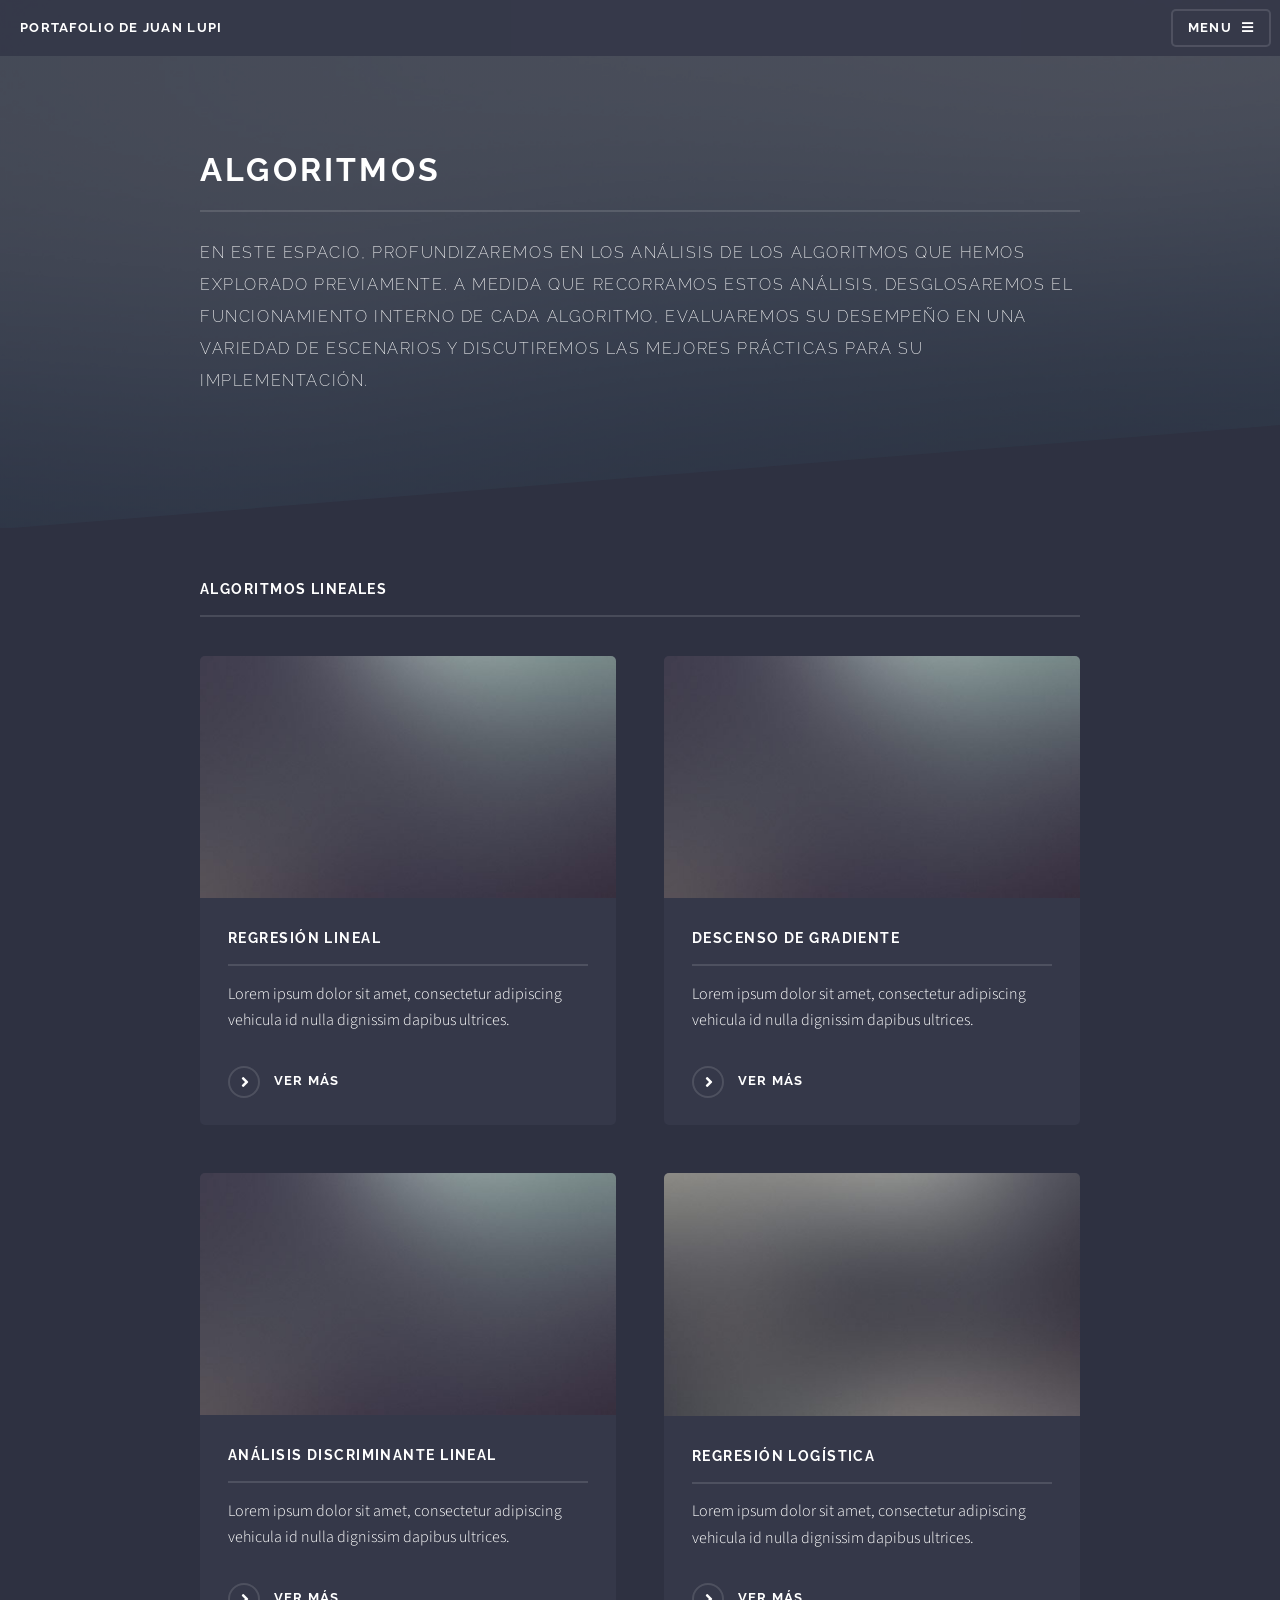
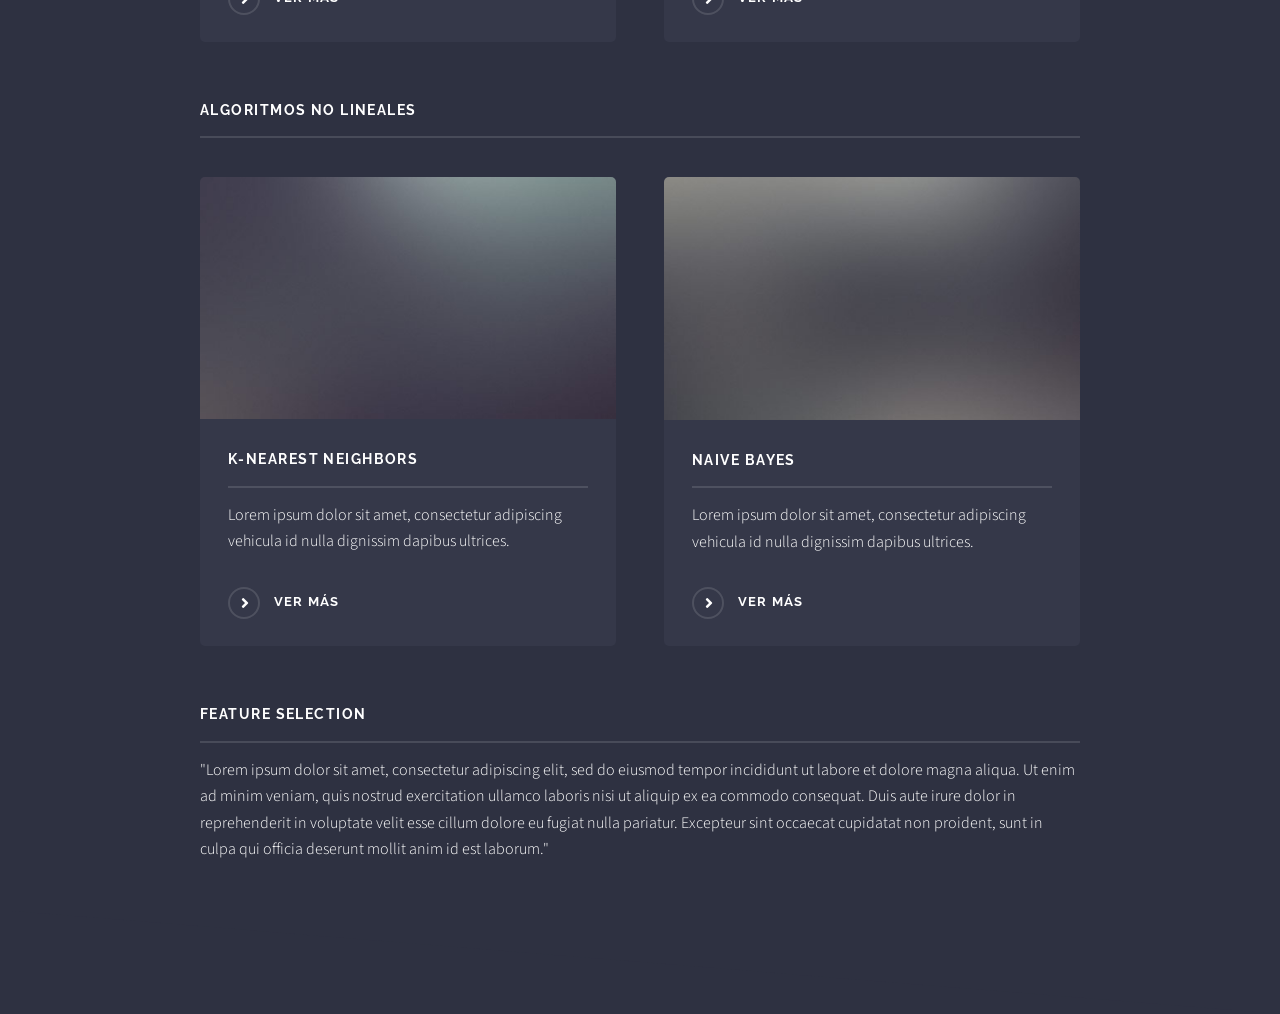
==== commit 1cf29a4b: "Heart Disease Dataset comenzado" ====
--- a/menus/algoritmos.html
+++ b/menus/algoritmos.html
@@ -7,7 +7,7 @@
 <html>
 
 <head>
-	<title>Algoritmos</title>
+	<title>Portafolio de Juan Lupi</title>
 	<meta charset="utf-8" />
 	<meta name="viewport" content="width=device-width, initial-scale=1, user-scalable=no" />
 	<link rel="stylesheet" href="../assets/css/main.css" />
@@ -60,11 +60,11 @@
 					<h3 class="major">Algoritmos Lineales</h3>
 					<section class="features">
 						<article>
-							<a href="#" class="image"><img src="../images/pic04.jpg" alt="" /></a>
+							<a href="../menus/algoritmos/regresionLineal.html" class="image"><img src="../images/pic04.jpg" alt="" /></a>
 							<h3 class="major">Regresión Lineal</h3>
 							<p>Lorem ipsum dolor sit amet, consectetur adipiscing vehicula id nulla dignissim dapibus
 								ultrices.</p>
-							<a href="#" class="special">Ver más</a>
+							<a href="../menus/algoritmos/regresionLineal.html" class="special">Ver más</a>
 						</article>
 						<article>
 							<a href="#" class="image"><img src="../images/pic04.jpg" alt="" /></a>
@@ -88,23 +88,27 @@
 							<a href="#" class="special">Ver más</a>
 						</article>
 					</section>
+
 					<h3 class="major">Algoritmos No Lineales</h3>
 					<section class="features">
 						<article>
 							<a href="#" class="image"><img src="../images/pic04.jpg" alt="" /></a>
-							<h3 class="major">Sed feugiat lorem</h3>
+							<h3 class="major">k-Nearest Neighbors</h3>
 							<p>Lorem ipsum dolor sit amet, consectetur adipiscing vehicula id nulla dignissim dapibus
 								ultrices.</p>
 							<a href="#" class="special">Ver más</a>
 						</article>
 						<article>
 							<a href="#" class="image"><img src="../images/pic05.jpg" alt="" /></a>
-							<h3 class="major">Nisl placerat</h3>
+							<h3 class="major">Naive Bayes</h3>
 							<p>Lorem ipsum dolor sit amet, consectetur adipiscing vehicula id nulla dignissim dapibus
 								ultrices.</p>
 							<a href="#" class="special">Ver más</a>
 						</article>
 					</section>
+
+					<h3 class="major">Feature Selection</h3>
+					<p>"Lorem ipsum dolor sit amet, consectetur adipiscing elit, sed do eiusmod tempor incididunt ut labore et dolore magna aliqua. Ut enim ad minim veniam, quis nostrud exercitation ullamco laboris nisi ut aliquip ex ea commodo consequat. Duis aute irure dolor in reprehenderit in voluptate velit esse cillum dolore eu fugiat nulla pariatur. Excepteur sint occaecat cupidatat non proident, sunt in culpa qui officia deserunt mollit anim id est laborum."</p>
 				</div>
 			</div>
 
--- a/assets/css/main.css
+++ b/assets/css/main.css
@@ -4166,4 +4166,22 @@
   
   .res-slider .slider-inner img {
 	padding-right: 100px;
-  }+  }
+
+/* Caso de Estudio Table */
+
+  table {
+	font-family: "Source Sans Pro", Helvetica, sans-serif;
+	border-collapse: collapse;
+	width: 100%;
+  }
+  
+  td, th {
+	border: 1px solid #dddddd;
+	text-align: left;
+	padding: 8px;
+  }
+  
+  /* tr:nth-child(even) {
+	background-color: #f2f2f2;
+  } */
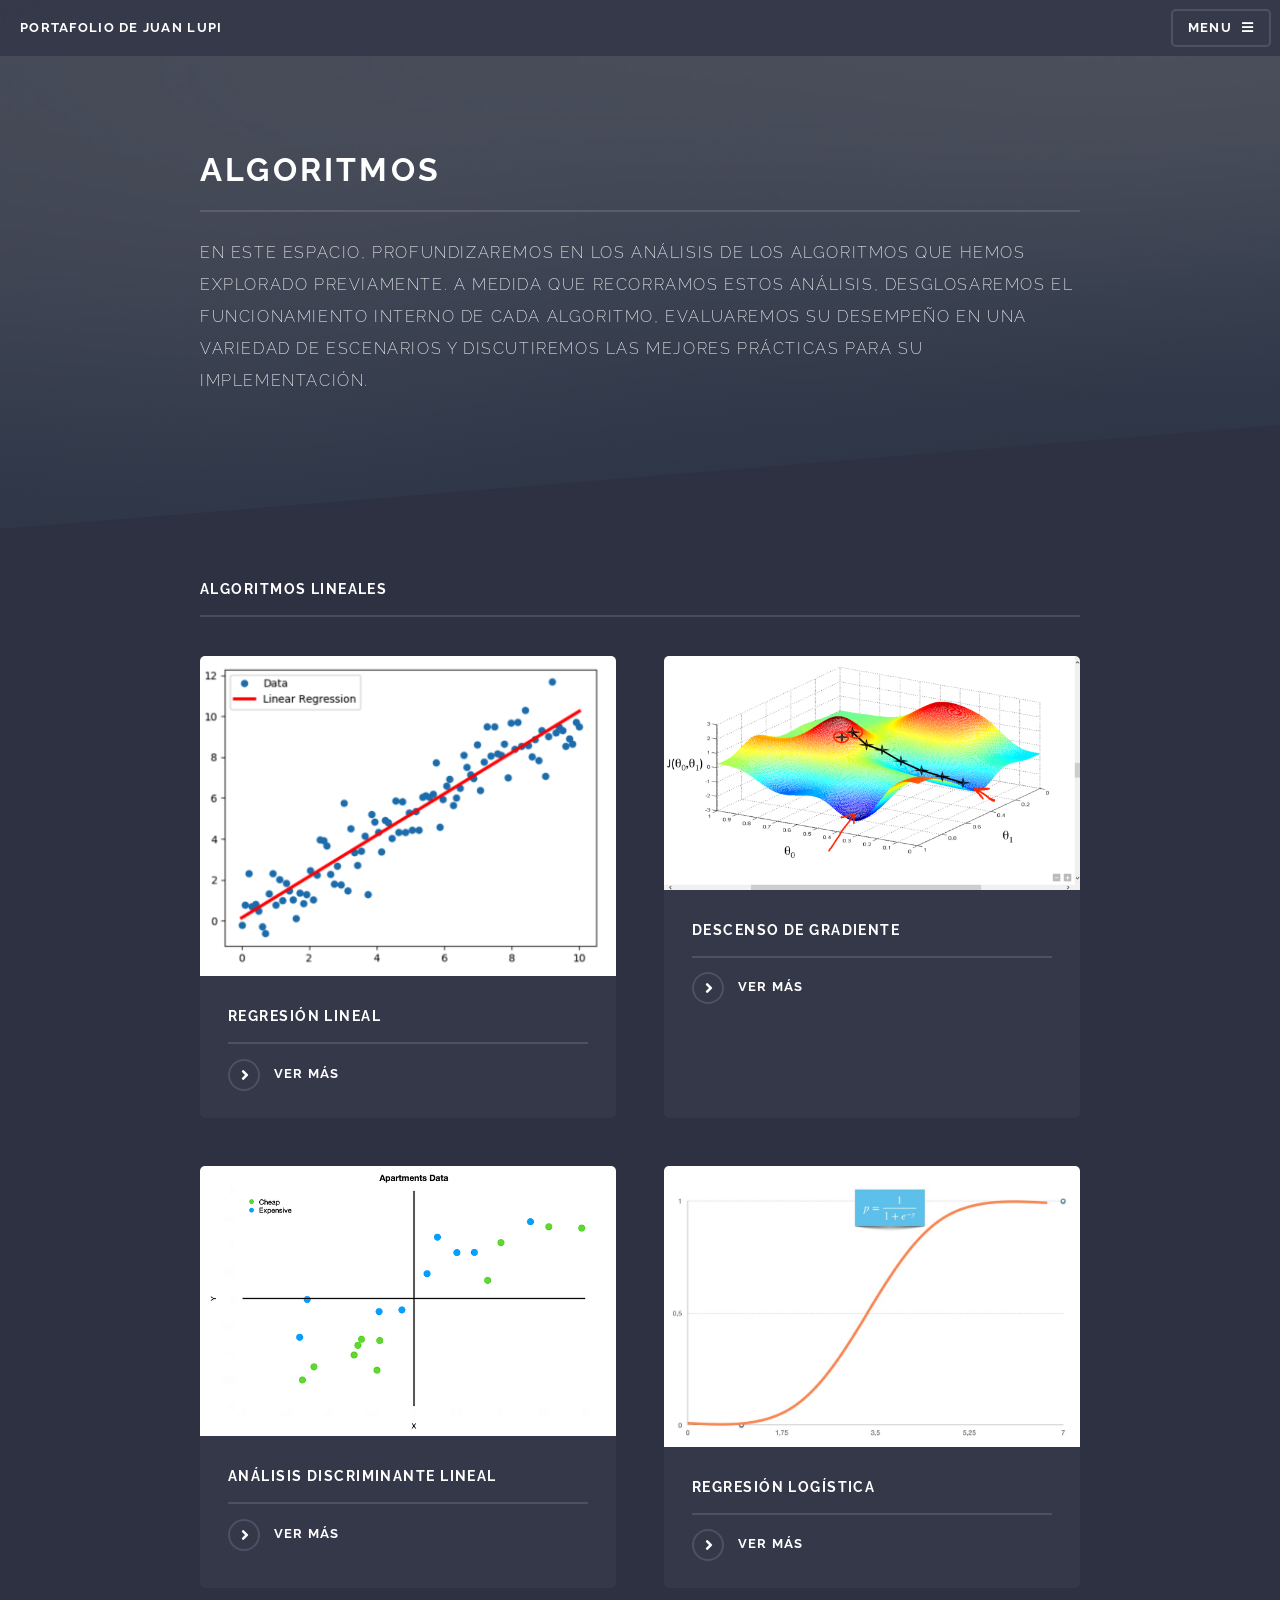
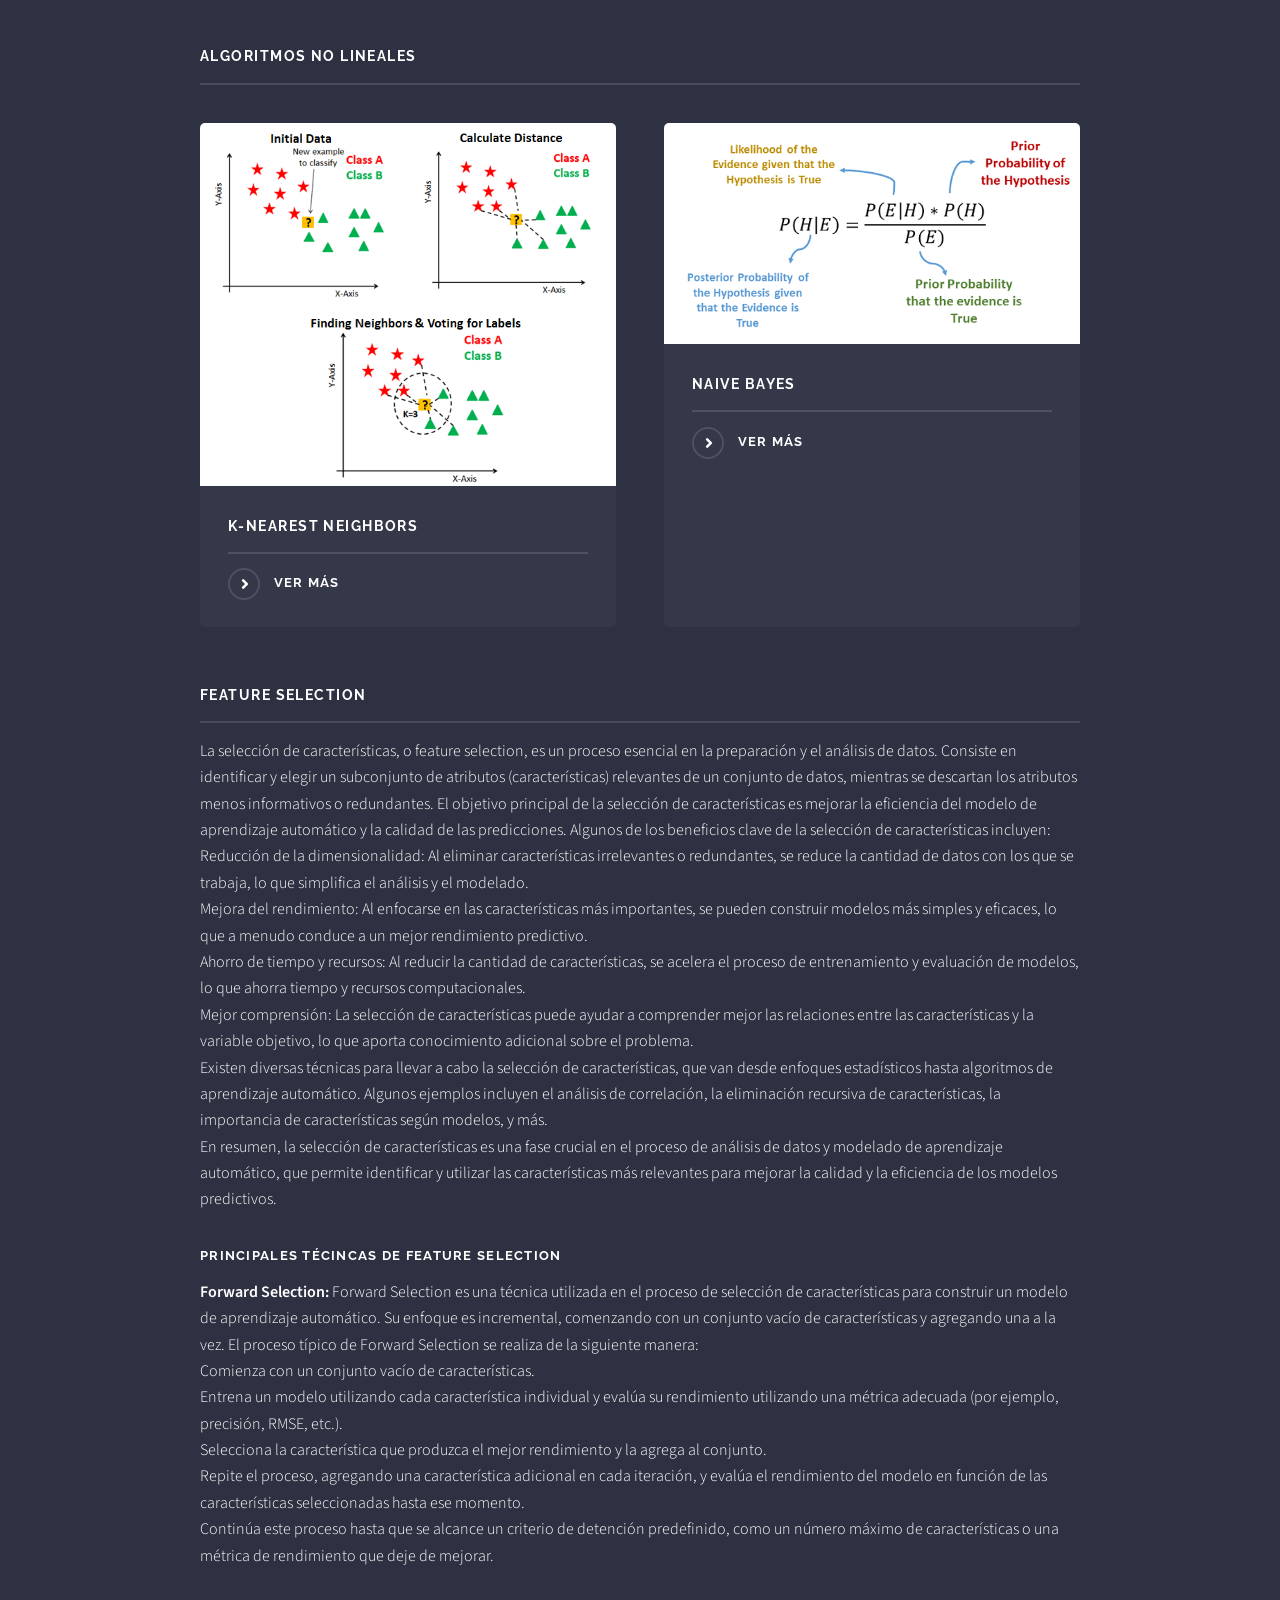
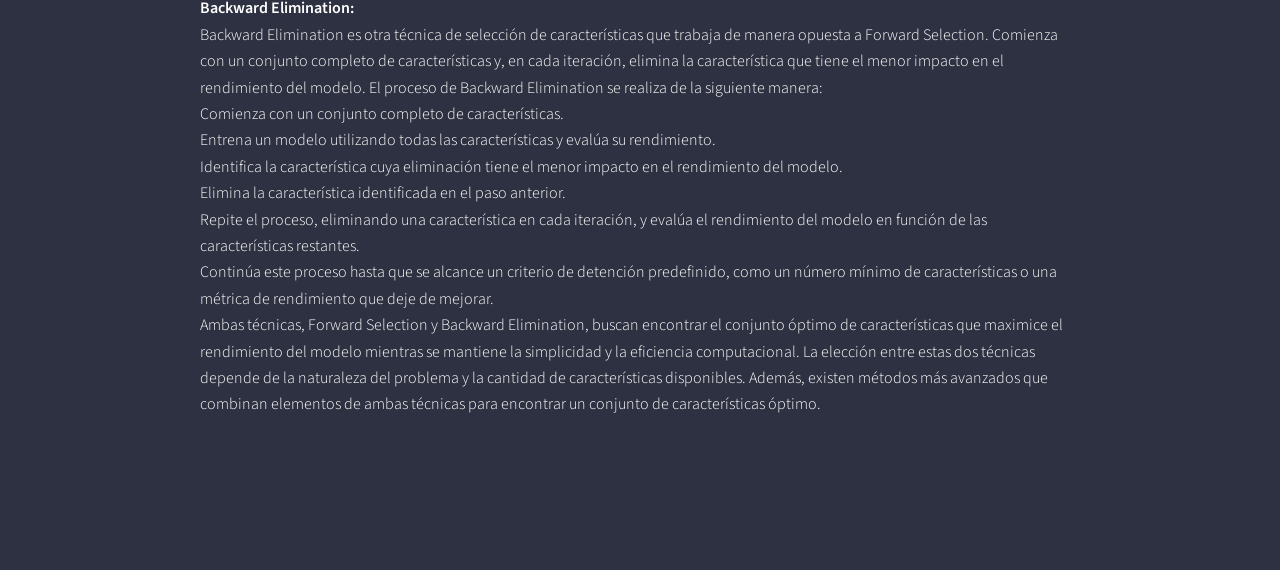
==== commit 080d3bee: "commit final" ====
--- a/menus/algoritmos.html
+++ b/menus/algoritmos.html
@@ -48,9 +48,12 @@
 			<header>
 				<div class="inner">
 					<h2>Algoritmos</h2>
-					<p>En este espacio, profundizaremos en los análisis de los algoritmos que hemos explorado previamente. 
-						A medida que recorramos estos análisis, desglosaremos el funcionamiento interno de cada algoritmo, 
-						evaluaremos su desempeño en una variedad de escenarios y discutiremos las mejores prácticas para su implementación.</p>
+					<p>En este espacio, profundizaremos en los análisis de los algoritmos que hemos explorado
+						previamente.
+						A medida que recorramos estos análisis, desglosaremos el funcionamiento interno de cada
+						algoritmo,
+						evaluaremos su desempeño en una variedad de escenarios y discutiremos las mejores prácticas para
+						su implementación.</p>
 				</div>
 			</header>
 
@@ -60,55 +63,130 @@
 					<h3 class="major">Algoritmos Lineales</h3>
 					<section class="features">
 						<article>
-							<a href="../menus/algoritmos/regresionLineal.html" class="image"><img src="../images/pic04.jpg" alt="" /></a>
+							<a href="../menus/algoritmos/regresionLineal.html" class="image"><img
+									src="../images/regresinlineal.ppm" alt="" /></a>
 							<h3 class="major">Regresión Lineal</h3>
-							<p>Lorem ipsum dolor sit amet, consectetur adipiscing vehicula id nulla dignissim dapibus
-								ultrices.</p>
 							<a href="../menus/algoritmos/regresionLineal.html" class="special">Ver más</a>
 						</article>
 						<article>
-							<a href="#" class="image"><img src="../images/pic04.jpg" alt="" /></a>
+							<a href="../menus/algoritmos/descensogradiente.html" class="image"><img src="../images/descensogradiente.png" alt="" /></a>
 							<h3 class="major">Descenso de Gradiente</h3>
-							<p>Lorem ipsum dolor sit amet, consectetur adipiscing vehicula id nulla dignissim dapibus
-								ultrices.</p>
-							<a href="#" class="special">Ver más</a>
-						</article>
-						<article>
-							<a href="#" class="image"><img src="../images/pic04.jpg" alt="" /></a>
+							
+							<a href="../menus/algoritmos/descensogradiente.html" class="special">Ver más</a>
+						</article>
+						<article>
+							<a href="../menus/algoritmos/analisisDisLin.html" class="image"><img src="../images/lda.png" alt="" /></a>
 							<h3 class="major">Análisis Discriminante Lineal</h3>
-							<p>Lorem ipsum dolor sit amet, consectetur adipiscing vehicula id nulla dignissim dapibus
-								ultrices.</p>
-							<a href="#" class="special">Ver más</a>
-						</article>
-						<article>
-							<a href="#" class="image"><img src="../images/pic05.jpg" alt="" /></a>
+							
+							<a href="../menus/algoritmos/analisisDisLin.html" class="special">Ver más</a>
+						</article>
+						<article>
+							<a href="../menus/algoritmos/regresionLogistica.html" class="image"><img src="../images/regresionLogistica.jpg" alt="" /></a>
 							<h3 class="major">Regresión Logística</h3>
-							<p>Lorem ipsum dolor sit amet, consectetur adipiscing vehicula id nulla dignissim dapibus
-								ultrices.</p>
-							<a href="#" class="special">Ver más</a>
+							
+							<a href="../menus/algoritmos/regresionLogistica.html" class="special">Ver más</a>
 						</article>
 					</section>
 
 					<h3 class="major">Algoritmos No Lineales</h3>
 					<section class="features">
 						<article>
-							<a href="#" class="image"><img src="../images/pic04.jpg" alt="" /></a>
+							<a href="../menus/algoritmos/Knn.html" class="image"><img src="../images/knn.png" alt="" /></a>
 							<h3 class="major">k-Nearest Neighbors</h3>
-							<p>Lorem ipsum dolor sit amet, consectetur adipiscing vehicula id nulla dignissim dapibus
-								ultrices.</p>
-							<a href="#" class="special">Ver más</a>
-						</article>
-						<article>
-							<a href="#" class="image"><img src="../images/pic05.jpg" alt="" /></a>
+							
+							<a href="../menus/algoritmos/Knn.html" class="special">Ver más</a>
+						</article>
+						<article>
+							<a href="../menus/algoritmos/naiveBayes.html" class="image"><img src="../images/naivebayes.png" alt="" /></a>
 							<h3 class="major">Naive Bayes</h3>
-							<p>Lorem ipsum dolor sit amet, consectetur adipiscing vehicula id nulla dignissim dapibus
-								ultrices.</p>
-							<a href="#" class="special">Ver más</a>
+							
+							<a href="../menus/algoritmos/naiveBayes.html" class="special">Ver más</a>
 						</article>
 					</section>
 
 					<h3 class="major">Feature Selection</h3>
-					<p>"Lorem ipsum dolor sit amet, consectetur adipiscing elit, sed do eiusmod tempor incididunt ut labore et dolore magna aliqua. Ut enim ad minim veniam, quis nostrud exercitation ullamco laboris nisi ut aliquip ex ea commodo consequat. Duis aute irure dolor in reprehenderit in voluptate velit esse cillum dolore eu fugiat nulla pariatur. Excepteur sint occaecat cupidatat non proident, sunt in culpa qui officia deserunt mollit anim id est laborum."</p>
+					<p>
+						La selección de características, o feature selection, es un proceso esencial en la preparación y
+						el análisis de datos. Consiste en identificar y elegir un subconjunto de atributos
+						(características) relevantes de un conjunto de datos, mientras se descartan los atributos menos
+						informativos o redundantes. El objetivo principal de la selección de características es mejorar
+						la eficiencia del modelo de aprendizaje automático y la calidad de las predicciones. Algunos de
+						los beneficios clave de la selección de características incluyen:
+						<br>
+						Reducción de la dimensionalidad: Al eliminar características irrelevantes o redundantes, se
+						reduce la cantidad de datos con los que se trabaja, lo que simplifica el análisis y el modelado.
+						<br>
+						Mejora del rendimiento: Al enfocarse en las características más importantes, se pueden construir
+						modelos más simples y eficaces, lo que a menudo conduce a un mejor rendimiento predictivo.
+						<br>
+						Ahorro de tiempo y recursos: Al reducir la cantidad de características, se acelera el proceso de
+						entrenamiento y evaluación de modelos, lo que ahorra tiempo y recursos computacionales.
+						<br>
+						Mejor comprensión: La selección de características puede ayudar a comprender mejor las
+						relaciones entre las características y la variable objetivo, lo que aporta conocimiento
+						adicional sobre el problema.
+						<br>
+						Existen diversas técnicas para llevar a cabo la selección de características, que van desde
+						enfoques estadísticos hasta algoritmos de aprendizaje automático. Algunos ejemplos incluyen el
+						análisis de correlación, la eliminación recursiva de características, la importancia de
+						características según modelos, y más.
+						<br>
+						En resumen, la selección de características es una fase crucial en el proceso de análisis de
+						datos y modelado de aprendizaje automático, que permite identificar y utilizar las
+						características más relevantes para mejorar la calidad y la eficiencia de los modelos
+						predictivos.
+					</p>
+					<h4>Principales técincas de Feature Selection</h4>
+					<p>
+						<strong>Forward Selection:</strong>
+
+						Forward Selection es una técnica utilizada en el proceso de selección de características para
+						construir un modelo de aprendizaje automático. Su enfoque es incremental, comenzando con un
+						conjunto vacío de características y agregando una a la vez. El proceso típico de Forward
+						Selection se realiza de la siguiente manera:
+						<br>
+						Comienza con un conjunto vacío de características.
+						<br>
+						Entrena un modelo utilizando cada característica individual y evalúa su rendimiento utilizando
+						una métrica adecuada (por ejemplo, precisión, RMSE, etc.).
+						<br>
+						Selecciona la característica que produzca el mejor rendimiento y la agrega al conjunto.
+						<br>
+						Repite el proceso, agregando una característica adicional en cada iteración, y evalúa el
+						rendimiento del modelo en función de las características seleccionadas hasta ese momento.
+						<br>
+						Continúa este proceso hasta que se alcance un criterio de detención predefinido, como un número
+						máximo de características o una métrica de rendimiento que deje de mejorar.
+						<br>
+						<br>
+						<strong>Backward Elimination:</strong>
+						<br>
+						Backward Elimination es otra técnica de selección de características que trabaja de manera
+						opuesta a Forward Selection. Comienza con un conjunto completo de características y, en cada
+						iteración, elimina la característica que tiene el menor impacto en el rendimiento del modelo. El
+						proceso de Backward Elimination se realiza de la siguiente manera:
+						<br>
+						Comienza con un conjunto completo de características.
+						<br>
+						Entrena un modelo utilizando todas las características y evalúa su rendimiento.
+						<br>
+						Identifica la característica cuya eliminación tiene el menor impacto en el rendimiento del
+						modelo.
+						<br>
+						Elimina la característica identificada en el paso anterior.
+						<br>
+						Repite el proceso, eliminando una característica en cada iteración, y evalúa el rendimiento del
+						modelo en función de las características restantes.
+						<br>
+						Continúa este proceso hasta que se alcance un criterio de detención predefinido, como un número
+						mínimo de características o una métrica de rendimiento que deje de mejorar.
+						<br>
+						Ambas técnicas, Forward Selection y Backward Elimination, buscan encontrar el conjunto óptimo de
+						características que maximice el rendimiento del modelo mientras se mantiene la simplicidad y la
+						eficiencia computacional. La elección entre estas dos técnicas depende de la naturaleza del
+						problema y la cantidad de características disponibles. Además, existen métodos más avanzados que
+						combinan elementos de ambas técnicas para encontrar un conjunto de características óptimo.
+					</p>
 				</div>
 			</div>
 
